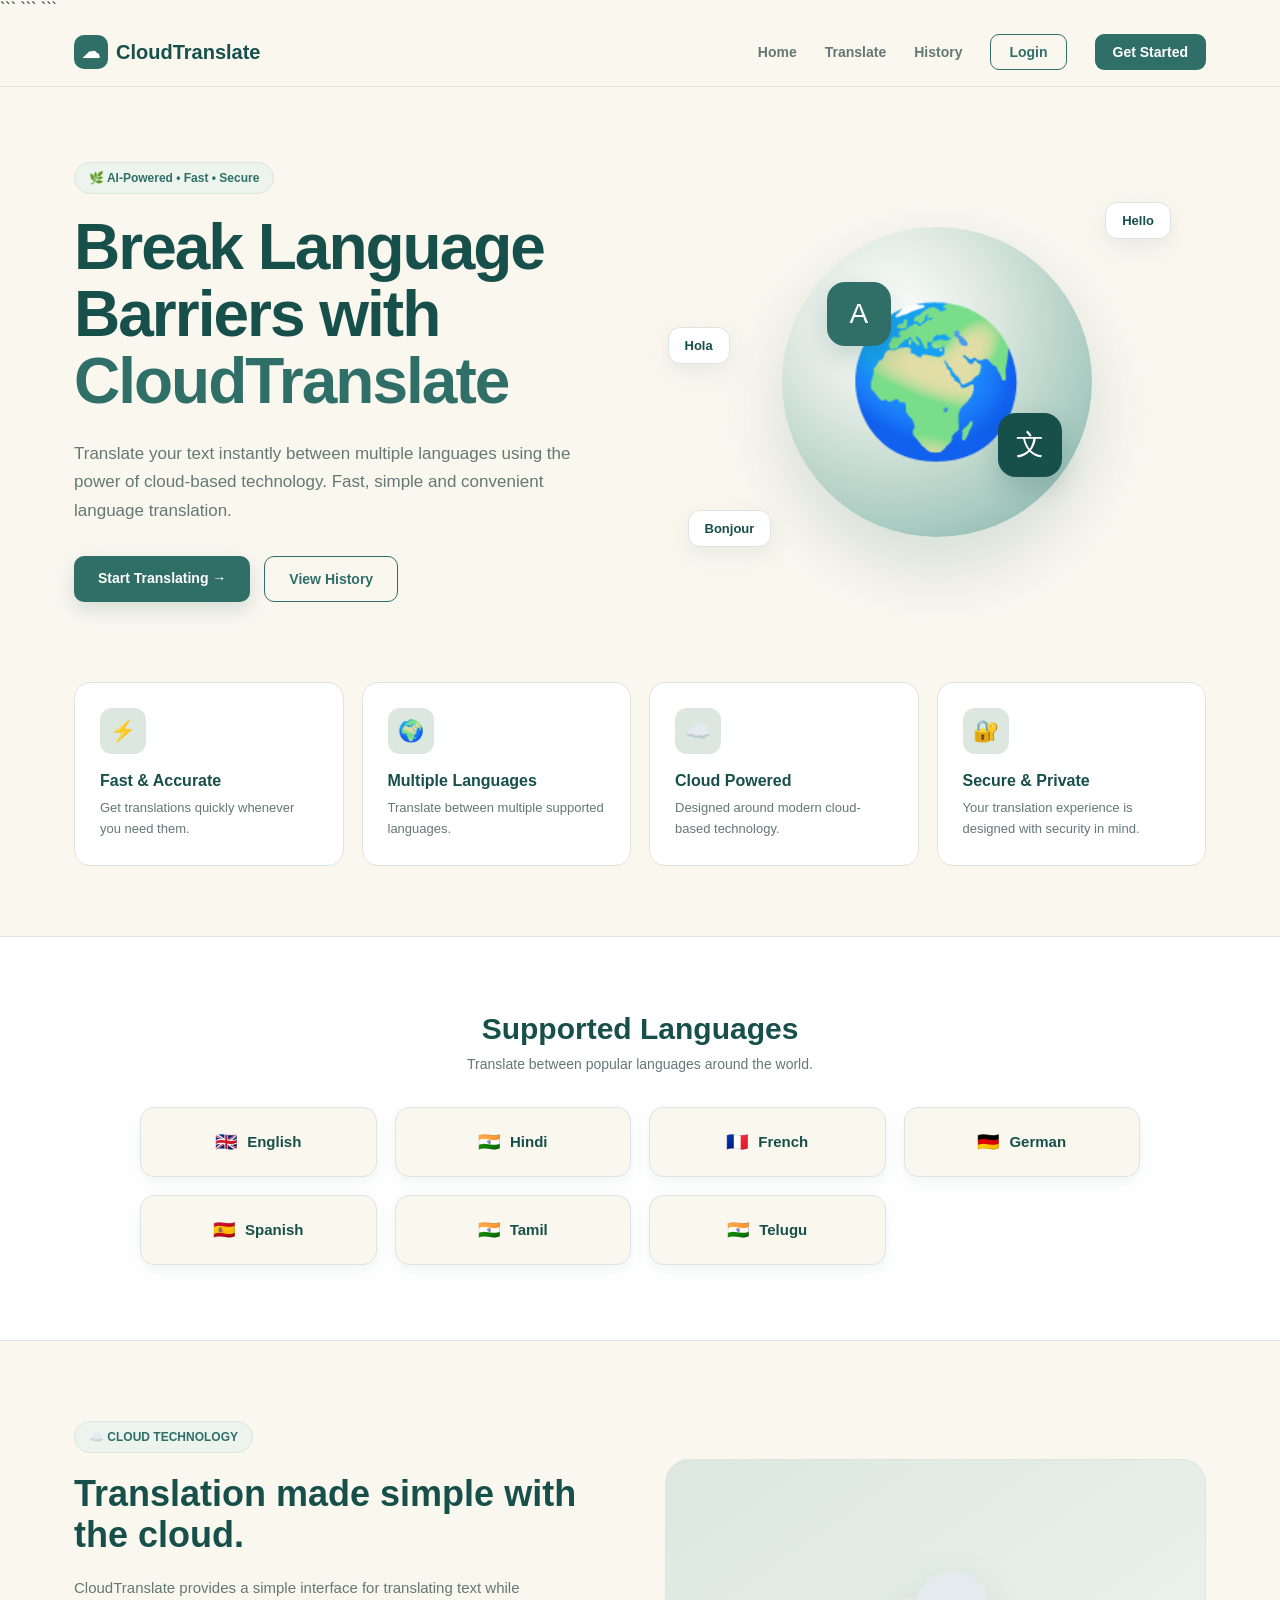
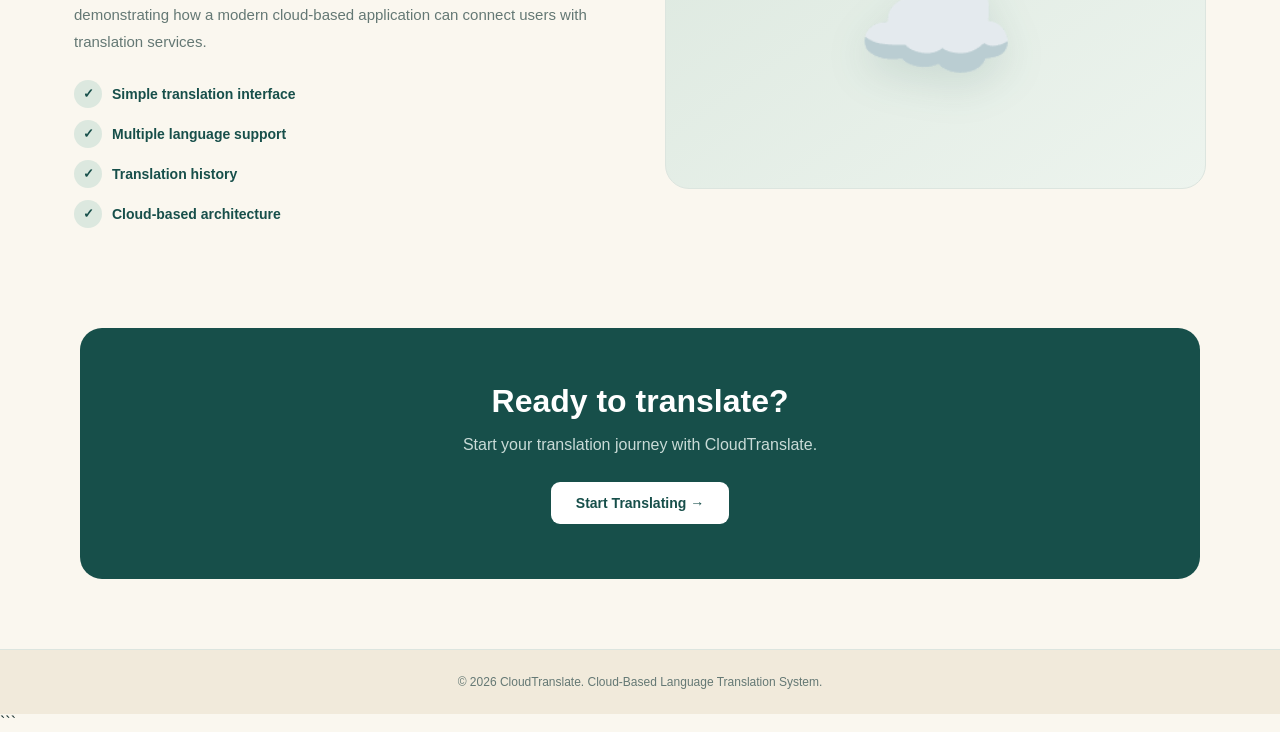
==== index.html @ 541ba76d "Initial CloudTranslate project" ====
<!DOCTYPE html>

<html lang="en">

<head>

```
<meta charset="UTF-8">

<meta
    name="viewport"
    content="width=device-width, initial-scale=1.0"
>

<title>CloudTranslate - Home</title>

<link
    rel="stylesheet"
    href="css/style.css"
>

<style>

    /* =========================
       CLOUDTRANSLATE HOME
    ========================= */

    :root {
        --cream: #faf7ef;
        --cream-dark: #f1eadb;
        --sage: #dce8df;
        --sage-light: #edf4ee;
        --teal: #2f6f68;
        --dark-teal: #174f4a;
        --text: #18322f;
        --muted: #647874;
        --white: #ffffff;
        --border: #dce5df;
    }


    * {
        box-sizing: border-box;
    }


    body {
        margin: 0;
        background: var(--cream);
        color: var(--text);
        font-family:
            Arial,
            Helvetica,
            sans-serif;
    }


    /* =========================
       NAVBAR
    ========================= */

    .home-navbar {
        width: 100%;
        background: rgba(250, 247, 239, 0.96);
        border-bottom: 1px solid var(--border);
        position: sticky;
        top: 0;
        z-index: 1000;
        backdrop-filter: blur(12px);
    }


    .home-nav-container {
        max-width: 1180px;
        margin: auto;
        padding: 16px 24px;

        display: flex;
        align-items: center;
        justify-content: space-between;
    }


    .home-logo {
        text-decoration: none;
        color: var(--dark-teal);
        font-size: 20px;
        font-weight: 800;

        display: flex;
        align-items: center;
        gap: 8px;
    }


    .home-logo-icon {
        width: 34px;
        height: 34px;
        border-radius: 10px;

        display: flex;
        align-items: center;
        justify-content: center;

        background: var(--teal);
        color: white;

        font-size: 18px;
    }


    .home-nav-links {
        display: flex;
        align-items: center;
        gap: 28px;
    }


    .home-nav-links a {
        color: var(--muted);
        text-decoration: none;
        font-size: 14px;
        font-weight: 600;
    }


    .home-nav-links a:hover {
        color: var(--teal);
    }


    .home-login {
        padding: 9px 18px;
        border: 1px solid var(--teal);
        border-radius: 9px;
        color: var(--teal) !important;
    }


    .home-get-started {
        padding: 10px 18px;
        border-radius: 9px;
        background: var(--teal);
        color: white !important;
    }


    /* =========================
       HERO
    ========================= */

    .home-hero {
        max-width: 1180px;
        margin: auto;
        padding: 75px 24px 60px;

        display: grid;
        grid-template-columns: 1fr 1fr;
        gap: 55px;
        align-items: center;
    }


    .hero-badge {
        display: inline-block;

        padding: 8px 14px;

        background: var(--sage-light);
        border: 1px solid var(--border);

        border-radius: 30px;

        color: var(--teal);

        font-size: 12px;
        font-weight: 700;

        margin-bottom: 20px;
    }


    .home-hero h1 {
        margin: 0;

        font-size: clamp(42px, 5vw, 68px);

        line-height: 1.05;

        letter-spacing: -2px;

        color: var(--dark-teal);
    }


    .hero-highlight {
        color: var(--teal);
    }


    .home-hero p {
        max-width: 550px;

        margin:
            24px 0 30px;

        color: var(--muted);

        font-size: 17px;

        line-height: 1.7;
    }


    .hero-buttons {
        display: flex;
        gap: 14px;
        flex-wrap: wrap;
    }


    .hero-primary {
        display: inline-block;

        padding: 14px 24px;

        border-radius: 10px;

        background: var(--teal);

        color: white;

        text-decoration: none;

        font-size: 14px;

        font-weight: 700;

        box-shadow:
            0 8px 20px
            rgba(47, 111, 104, 0.18);
    }


    .hero-primary:hover {
        background: var(--dark-teal);
    }


    .hero-secondary {
        display: inline-block;

        padding: 14px 24px;

        border-radius: 10px;

        background: transparent;

        border: 1px solid var(--teal);

        color: var(--teal);

        text-decoration: none;

        font-size: 14px;

        font-weight: 700;
    }


    .hero-secondary:hover {
        background: var(--sage-light);
    }


    /* =========================
       HERO ILLUSTRATION
    ========================= */

    .hero-visual {
        min-height: 430px;

        position: relative;

        display: flex;

        align-items: center;

        justify-content: center;
    }


    .globe-container {
        width: 310px;
        height: 310px;

        border-radius: 50%;

        background:
            radial-gradient(
                circle at 35% 30%,
                #ffffff 0%,
                #dce8df 35%,
                #a9cbc1 70%,
                #79aaa0 100%
            );

        box-shadow:
            0 30px 70px
            rgba(47, 111, 104, 0.18);

        display: flex;

        align-items: center;

        justify-content: center;

        position: relative;
    }


    .globe {
        font-size: 145px;
    }


    .translation-icon {
        position: absolute;

        width: 64px;
        height: 64px;

        display: flex;

        align-items: center;

        justify-content: center;

        border-radius: 18px;

        background: var(--teal);

        color: white;

        font-size: 28px;

        box-shadow:
            0 10px 25px
            rgba(23, 79, 74, 0.2);
    }


    .translation-icon.one {
        top: 55px;
        left: 45px;
    }


    .translation-icon.two {
        right: 30px;
        bottom: 60px;
        background: var(--dark-teal);
    }


    .floating-word {
        position: absolute;

        padding: 10px 16px;

        background: white;

        border: 1px solid var(--border);

        border-radius: 12px;

        color: var(--dark-teal);

        font-size: 13px;

        font-weight: 700;

        box-shadow:
            0 8px 25px
            rgba(23, 79, 74, 0.08);
    }


    .word-one {
        top: 35px;
        right: 35px;
    }


    .word-two {
        bottom: 50px;
        left: 20px;
    }


    .word-three {
        top: 160px;
        left: 0;
    }


    /* =========================
       FEATURES
    ========================= */

    .home-features {
        max-width: 1180px;

        margin: 0 auto;

        padding:
            20px 24px 70px;

        display: grid;

        grid-template-columns:
            repeat(4, 1fr);

        gap: 18px;
    }


    .home-feature-card {
        padding: 25px;

        background: white;

        border:
            1px solid var(--border);

        border-radius: 16px;

        transition:
            transform 0.2s ease,
            box-shadow 0.2s ease;
    }


    .home-feature-card:hover {
        transform:
            translateY(-5px);

        box-shadow:
            0 15px 35px
            rgba(23, 79, 74, 0.08);
    }


    .feature-icon {
        width: 46px;
        height: 46px;

        display: flex;

        align-items: center;

        justify-content: center;

        border-radius: 12px;

        background: var(--sage);

        font-size: 21px;

        margin-bottom: 18px;
    }


    .home-feature-card h3 {
        margin: 0 0 8px;

        color: var(--dark-teal);

        font-size: 16px;
    }


    .home-feature-card p {
        margin: 0;

        color: var(--muted);

        font-size: 13px;

        line-height: 1.6;
    }


    /* =========================
       SUPPORTED LANGUAGES
    ========================= */

    .languages-section {
        padding:
            75px 24px;

        background: white;

        border-top:
            1px solid var(--border);

        border-bottom:
            1px solid var(--border);

        text-align: center;
    }


    .languages-section h2 {
        margin: 0 0 10px;

        color: var(--dark-teal);

        font-size: 30px;
    }


    .languages-section > p {
        margin:
            0 auto 35px;

        color: var(--muted);

        font-size: 14px;
    }


    .language-list {
        max-width: 1000px;

        margin: auto;

        display: grid;

        grid-template-columns:
            repeat(4, 1fr);

        gap: 18px;
    }


    .language-item {
        min-height: 70px;

        padding:
            18px 15px;

        border:
            1px solid var(--border);

        background:
            var(--cream);

        border-radius: 14px;

        color:
            var(--dark-teal);

        font-size: 15px;

        font-weight: 700;

        display: flex;

        align-items: center;

        justify-content: center;

        gap: 10px;

        box-shadow:
            0 6px 18px
            rgba(23, 79, 74, 0.06);

        transition:
            transform 0.2s ease,
            box-shadow 0.2s ease,
            border-color 0.2s ease;
    }


    .language-item:hover {
        transform:
            translateY(-4px);

        border-color:
            var(--teal);

        box-shadow:
            0 12px 25px
            rgba(23, 79, 74, 0.10);
    }


    .language-flag {
        font-size: 25px;
    }


    /* =========================
       CLOUD SECTION
    ========================= */

    .cloud-section {
        max-width: 1180px;

        margin: auto;

        padding:
            80px 24px;

        display: grid;

        grid-template-columns:
            1fr 1fr;

        gap: 50px;

        align-items: center;
    }


    .cloud-section h2 {
        margin: 0 0 18px;

        color: var(--dark-teal);

        font-size: 36px;

        line-height: 1.15;
    }


    .cloud-section p {
        color: var(--muted);

        font-size: 15px;

        line-height: 1.8;

        margin-bottom: 25px;
    }


    .cloud-points {
        display: grid;

        gap: 12px;
    }


    .cloud-point {
        display: flex;

        align-items: center;

        gap: 10px;

        color: var(--dark-teal);

        font-size: 14px;

        font-weight: 600;
    }


    .cloud-point span {
        width: 28px;
        height: 28px;

        display: flex;

        align-items: center;

        justify-content: center;

        background: var(--sage);

        border-radius: 50%;

        font-size: 13px;
    }


    .cloud-card {
        padding: 45px;

        min-height: 330px;

        border-radius: 24px;

        background:
            linear-gradient(
                145deg,
                #dce8df,
                #edf4ee
            );

        border:
            1px solid var(--border);

        display: flex;

        align-items: center;

        justify-content: center;

        position: relative;

        overflow: hidden;
    }


    .cloud-big {
        font-size: 130px;

        filter:
            drop-shadow(
                0 15px 20px
                rgba(23, 79, 74, 0.12)
            );
    }


    /* =========================
       CTA
    ========================= */

    .home-cta {
        max-width: 1120px;

        margin:
            20px auto 70px;

        padding:
            55px 40px;

        border-radius: 22px;

        background:
            var(--dark-teal);

        text-align: center;

        color: white;
    }


    .home-cta h2 {
        margin: 0 0 12px;

        font-size: 32px;
    }


    .home-cta p {
        margin:
            0 auto 25px;

        max-width: 550px;

        color: #c9dbd7;

        line-height: 1.6;
    }


    .cta-button {
        display: inline-block;

        padding:
            13px 25px;

        background:
            #ffffff;

        color:
            var(--dark-teal);

        border-radius: 9px;

        text-decoration: none;

        font-weight: 700;

        font-size: 14px;
    }


    /* =========================
       FOOTER
    ========================= */

    .home-footer {
        padding:
            25px 24px;

        border-top:
            1px solid var(--border);

        text-align: center;

        background:
            var(--cream-dark);

        color:
            var(--muted);

        font-size: 12px;
    }


    /* =========================
       DARK MODE
    ========================= */

    body.dark-mode {
        --cream: #102522;
        --cream-dark: #0c1e1c;
        --sage: #1d3d38;
        --sage-light: #17332f;
        --teal: #65a99e;
        --dark-teal: #dcece8;
        --text: #e5f0ed;
        --muted: #a5bbb6;
        --white: #142c29;
        --border: #2a4844;

        background:
            #102522;

        color:
            #e5f0ed;
    }


    body.dark-mode
    .home-navbar {
        background:
            rgba(16, 37, 34, 0.96);
    }


    body.dark-mode
    .home-logo,
    body.dark-mode
    .home-nav-links a {
        color:
            var(--dark-teal);
    }


    body.dark-mode
    .home-feature-card,
    body.dark-mode
    .languages-section {
        background:
            #142c29;
    }


    body.dark-mode
    .home-feature-card h3,
    body.dark-mode
    .languages-section h2,
    body.dark-mode
    .cloud-section h2,
    body.dark-mode
    .cloud-point,
    body.dark-mode
    .language-item {
        color:
            var(--dark-teal);
    }


    body.dark-mode
    .home-feature-card p,
    body.dark-mode
    .languages-section > p,
    body.dark-mode
    .cloud-section p {
        color:
            var(--muted);
    }


    body.dark-mode
    .floating-word {
        background:
            #142c29;

        border-color:
            #2a4844;

        color:
            #dcece8;
    }


    body.dark-mode
    .language-item {
        background:
            #17332f;

        border-color:
            #2a4844;
    }


    body.dark-mode
    .home-footer {
        background:
            #0c1e1c;

        border-color:
            #2a4844;
    }


    /* =========================
       RESPONSIVE
    ========================= */

    @media (max-width: 950px) {

        .home-hero,
        .cloud-section {
            grid-template-columns: 1fr;
        }


        .home-hero {
            text-align: center;
        }


        .home-hero p {
            margin-left: auto;
            margin-right: auto;
        }


        .hero-buttons {
            justify-content: center;
        }


        .hero-visual {
            min-height: 360px;
        }


        .home-features {
            grid-template-columns:
                repeat(2, 1fr);
        }


        .language-list {
            grid-template-columns:
                repeat(2, 1fr);
        }

    }


    @media (max-width: 650px) {

        .home-nav-container {
            padding:
                12px 16px;
        }


        .home-nav-links {
            gap: 10px;
        }


        .home-nav-links a:not(.home-login):not(.home-get-started) {
            display: none;
        }


        .home-hero {
            padding:
                50px 18px 40px;
        }


        .home-hero h1 {
            font-size: 42px;
        }


        .home-hero p {
            font-size: 15px;
        }


        .globe-container {
            width: 240px;
            height: 240px;
        }


        .globe {
            font-size: 105px;
        }


        .translation-icon {
            width: 50px;
            height: 50px;
            font-size: 22px;
        }


        .floating-word {
            font-size: 11px;
            padding: 8px 11px;
        }


        .home-features {
            grid-template-columns: 1fr;

            padding-left: 18px;
            padding-right: 18px;
        }


        .language-list {
            grid-template-columns: 1fr;

            max-width: 400px;
        }


        .cloud-section {
            padding:
                60px 18px;
        }


        .cloud-section h2 {
            font-size: 30px;
        }


        .cloud-card {
            min-height: 250px;
        }


        .home-cta {
            margin:
                10px 18px 50px;

            padding:
                40px 22px;
        }


        .home-cta h2 {
            font-size: 26px;
        }

    }

</style>
```

</head>

<body>

```
<!-- =========================
     NAVBAR
========================= -->

<nav class="home-navbar">

    <div class="home-nav-container">

        <a
            href="index.html"
            class="home-logo"
        >

            <span class="home-logo-icon">
                ☁
            </span>

            CloudTranslate

        </a>


        <div class="home-nav-links">

            <a href="index.html">
                Home
            </a>

            <a href="translate.html">
                Translate
            </a>

            <a href="history.html">
                History
            </a>

            <a
                href="login.html"
                class="home-login"
            >
                Login
            </a>

            <a
                href="translate.html"
                class="home-get-started"
            >
                Get Started
            </a>

        </div>

    </div>

</nav>


<!-- =========================
     HERO
========================= -->

<section class="home-hero">


    <div class="hero-content">

        <span class="hero-badge">
            🌿 AI-Powered • Fast • Secure
        </span>


        <h1>

            Break Language
            <br>

            Barriers with
            <br>

            <span class="hero-highlight">
                CloudTranslate
            </span>

        </h1>


        <p>
            Translate your text instantly between
            multiple languages using the power of
            cloud-based technology. Fast, simple
            and convenient language translation.
        </p>


        <div class="hero-buttons">

            <a
                href="translate.html"
                class="hero-primary"
            >
                Start Translating →
            </a>


            <a
                href="history.html"
                class="hero-secondary"
            >
                View History
            </a>

        </div>

    </div>


    <!-- HERO VISUAL -->

    <div class="hero-visual">

        <div class="globe-container">

            <span class="globe">
                🌍
            </span>


            <div class="translation-icon one">
                A
            </div>


            <div class="translation-icon two">
                文
            </div>

        </div>


        <div class="floating-word word-one">
            Hello
        </div>


        <div class="floating-word word-two">
            Bonjour
        </div>


        <div class="floating-word word-three">
            Hola
        </div>

    </div>

</section>


<!-- =========================
     FEATURES
========================= -->

<section class="home-features">


    <div class="home-feature-card">

        <div class="feature-icon">
            ⚡
        </div>

        <h3>
            Fast & Accurate
        </h3>

        <p>
            Get translations quickly
            whenever you need them.
        </p>

    </div>


    <div class="home-feature-card">

        <div class="feature-icon">
            🌍
        </div>

        <h3>
            Multiple Languages
        </h3>

        <p>
            Translate between
            multiple supported languages.
        </p>

    </div>


    <div class="home-feature-card">

        <div class="feature-icon">
            ☁️
        </div>

        <h3>
            Cloud Powered
        </h3>

        <p>
            Designed around modern
            cloud-based technology.
        </p>

    </div>


    <div class="home-feature-card">

        <div class="feature-icon">
            🔐
        </div>

        <h3>
            Secure & Private
        </h3>

        <p>
            Your translation experience
            is designed with security in mind.
        </p>

    </div>


</section>


<!-- =========================
     SUPPORTED LANGUAGES
========================= -->

<section class="languages-section">

    <h2>
        Supported Languages
    </h2>

    <p>
        Translate between popular languages
        around the world.
    </p>


    <div class="language-list">

        <div class="language-item">
            <span class="language-flag">🇬🇧</span>
            <span>English</span>
        </div>


        <div class="language-item">
            <span class="language-flag">🇮🇳</span>
            <span>Hindi</span>
        </div>


        <div class="language-item">
            <span class="language-flag">🇫🇷</span>
            <span>French</span>
        </div>


        <div class="language-item">
            <span class="language-flag">🇩🇪</span>
            <span>German</span>
        </div>


        <div class="language-item">
            <span class="language-flag">🇪🇸</span>
            <span>Spanish</span>
        </div>


        <div class="language-item">
            <span class="language-flag">🇮🇳</span>
            <span>Tamil</span>
        </div>


        <div class="language-item">
            <span class="language-flag">🇮🇳</span>
            <span>Telugu</span>
        </div>

    </div>

</section>


<!-- =========================
     CLOUD SECTION
========================= -->

<section class="cloud-section">


    <div>

        <span class="hero-badge">
            ☁️ CLOUD TECHNOLOGY
        </span>


        <h2>
            Translation made
            simple with the cloud.
        </h2>


        <p>
            CloudTranslate provides a simple
            interface for translating text while
            demonstrating how a modern cloud-based
            application can connect users with
            translation services.
        </p>


        <div class="cloud-points">


            <div class="cloud-point">

                <span>
                    ✓
                </span>

                Simple translation interface

            </div>


            <div class="cloud-point">

                <span>
                    ✓
                </span>

                Multiple language support

            </div>


            <div class="cloud-point">

                <span>
                    ✓
                </span>

                Translation history

            </div>


            <div class="cloud-point">

                <span>
                    ✓
                </span>

                Cloud-based architecture

            </div>

        </div>

    </div>


    <div class="cloud-card">

        <div class="cloud-big">
            ☁️
        </div>

    </div>

</section>


<!-- =========================
     CTA
========================= -->

<section class="home-cta">

    <h2>
        Ready to translate?
    </h2>

    <p>
        Start your translation journey
        with CloudTranslate.
    </p>


    <a
        href="translate.html"
        class="cta-button"
    >
        Start Translating →
    </a>

</section>


<!-- =========================
     FOOTER
========================= -->

<footer class="home-footer">

    © 2026 CloudTranslate.
    Cloud-Based Language Translation System.

</footer>
```

</body>

</html>
---- css/style.css ----
* {
    margin: 0;
    padding: 0;
    box-sizing: border-box;
}

html {
    scroll-behavior: smooth;
}

body {
    font-family: Arial, Helvetica, sans-serif;
    background: #f7f9fc;
    color: #172033;
}


/* =========================
   NAVBAR
========================= */

.navbar {
    width: 100%;
    padding: 20px 8%;
    display: flex;
    justify-content: space-between;
    align-items: center;
    background: white;
    border-bottom: 1px solid #e8edf5;
}

.logo {
    font-size: 22px;
    font-weight: bold;
    color: #2563eb;
}

.nav-links {
    display: flex;
    gap: 30px;
}

.nav-links a {
    text-decoration: none;
    color: #4b5563;
    font-weight: 600;
}

.nav-links a:hover {
    color: #2563eb;
}


/* =========================
   HERO
========================= */

.hero {
    min-height: 620px;
    padding: 80px 8%;
    display: flex;
    align-items: center;
    justify-content: space-between;
    gap: 60px;
    background:
        linear-gradient(135deg, #eef5ff, #ffffff);
}

.hero-content {
    max-width: 600px;
}

.small-title {
    color: #2563eb;
    font-size: 13px;
    font-weight: bold;
    letter-spacing: 1.5px;
    margin-bottom: 20px;
}

.hero h1 {
    font-size: 58px;
    line-height: 1.08;
    margin-bottom: 25px;
}

.hero h1 span {
    color: #2563eb;
}

.hero-text {
    font-size: 18px;
    line-height: 1.7;
    color: #64748b;
    margin-bottom: 35px;
}

.hero-buttons {
    display: flex;
    gap: 15px;
}

.primary-button,
.secondary-button {
    display: inline-block;
    padding: 14px 24px;
    border-radius: 10px;
    text-decoration: none;
    font-weight: bold;
}

.primary-button {
    background: #2563eb;
    color: white;
}

.primary-button:hover {
    background: #1d4ed8;
}

.secondary-button {
    background: white;
    color: #2563eb;
    border: 1px solid #dbe3f0;
}


/* =========================
   TRANSLATION CARD
========================= */

.translation-card {
    width: 430px;
    padding: 25px;
    background: white;
    border-radius: 18px;
    box-shadow: 0 20px 50px rgba(30, 64, 175, 0.12);
    border: 1px solid #e5eaf2;
}

.card-header {
    display: flex;
    align-items: center;
    gap: 10px;
    font-weight: bold;
    padding-bottom: 20px;
    border-bottom: 1px solid #edf0f5;
}

.online {
    margin-left: auto;
    color: #16a34a;
    font-size: 12px;
}

.language-row {
    display: flex;
    align-items: center;
    justify-content: space-between;
    padding: 20px 0;
}

.language-row small {
    display: block;
    color: #94a3b8;
    font-size: 10px;
    margin-bottom: 5px;
}

.language-row strong {
    font-size: 14px;
}

.swap {
    font-size: 25px;
    color: #2563eb;
}

.text-box,
.result-box {
    padding: 18px;
    border-radius: 10px;
    line-height: 1.5;
}

.text-box {
    background: #f8fafc;
    border: 1px solid #e2e8f0;
}

.result-box {
    background: #eff6ff;
    border: 1px solid #bfdbfe;
    color: #1e40af;
}

.translation-arrow {
    text-align: center;
    color: #2563eb;
    font-size: 20px;
    padding: 8px;
}


/* =========================
   ABOUT
========================= */

.about {
    max-width: 850px;
    margin: auto;
    text-align: center;
    padding: 90px 20px 50px;
}

.section-label {
    color: #2563eb;
    font-size: 12px;
    font-weight: bold;
    letter-spacing: 2px;
    margin-bottom: 15px;
}

.about h2 {
    font-size: 36px;
    margin-bottom: 20px;
}

.about p:not(.section-label) {
    color: #64748b;
    line-height: 1.8;
}


/* =========================
   FEATURES
========================= */

.features {
    padding: 50px 8% 90px;
    display: grid;
    grid-template-columns: repeat(4, 1fr);
    gap: 20px;
}

.feature-card {
    background: white;
    padding: 30px;
    border-radius: 15px;
    border: 1px solid #e5eaf2;
    transition: 0.3s;
}

.feature-card:hover {
    transform: translateY(-5px);
    box-shadow: 0 15px 35px rgba(30, 64, 175, 0.1);
}

.feature-icon {
    font-size: 30px;
    margin-bottom: 15px;
}

.feature-card h3 {
    margin-bottom: 10px;
}

.feature-card p {
    color: #64748b;
    line-height: 1.6;
}


/* =========================
   FOOTER
========================= */

footer {
    background: #111827;
    color: white;
    text-align: center;
    padding: 40px 20px;
}

footer p {
    color: #9ca3af;
    margin-top: 10px;
}

footer .copyright {
    font-size: 13px;
    margin-top: 20px;
}


/* =========================
   RESPONSIVE
========================= */

@media (max-width: 900px) {

    .hero {
        flex-direction: column;
        text-align: center;
    }

    .hero-buttons {
        justify-content: center;
    }

    .features {
        grid-template-columns: repeat(2, 1fr);
    }

}

@media (max-width: 600px) {

    .navbar {
        padding: 18px 5%;
    }

    .nav-links {
        gap: 12px;
    }

    .hero {
        padding: 60px 5%;
    }

    .hero h1 {
        font-size: 40px;
    }

    .translation-card {
        width: 100%;
    }

    .features {
        grid-template-columns: 1fr;
    }

}
/* =========================
   LOGIN PAGE
========================= */

.login-section {
    min-height: calc(100vh - 82px);
    display: flex;
    justify-content: center;
    align-items: center;
    padding: 60px 20px;
    background: linear-gradient(135deg, #eef5ff, #ffffff);
}

.login-card {
    width: 100%;
    max-width: 430px;
    background: white;
    padding: 40px;
    border-radius: 20px;
    border: 1px solid #e5eaf2;
    box-shadow: 0 20px 50px rgba(30, 64, 175, 0.12);
}

.login-icon {
    width: 60px;
    height: 60px;
    margin: 0 auto 20px;
    display: flex;
    align-items: center;
    justify-content: center;
    background: #eff6ff;
    border-radius: 15px;
    font-size: 30px;
}

.login-card h1 {
    text-align: center;
    font-size: 30px;
    margin-bottom: 10px;
    color: #172033;
}

.login-subtitle {
    text-align: center;
    color: #64748b;
    margin-bottom: 30px;
    line-height: 1.5;
}

.login-card form {
    display: flex;
    flex-direction: column;
}

.login-card label {
    font-size: 14px;
    font-weight: 600;
    color: #374151;
    margin-bottom: 8px;
}

.login-card input {
    width: 100%;
    padding: 14px 15px;
    margin-bottom: 20px;
    border: 1px solid #dbe3f0;
    border-radius: 10px;
    font-size: 15px;
    outline: none;
    background: #f8fafc;
}

.login-card input:focus {
    border-color: #2563eb;
    background: white;
}

.login-button {
    width: 100%;
    padding: 14px;
    margin-top: 5px;
    border: none;
    border-radius: 10px;
    background: #2563eb;
    color: white;
    font-size: 16px;
    font-weight: bold;
    cursor: pointer;
}

.login-button:hover {
    background: #1d4ed8;
}

.login-note {
    text-align: center;
    margin-top: 25px;
    font-size: 12px;
    color: #94a3b8;
    line-height: 1.5;
}


/* Login page footer spacing */

.login-section + footer {
    padding: 30px 20px;
}


/* Mobile */

@media (max-width: 600px) {

    .login-section {
        padding: 40px 15px;
    }

    .login-card {
        padding: 30px 22px;
    }

}
/* =========================
   CLEAN LOGIN PAGE
========================= */

.login-page {
    background: #f7f9fc;
    min-height: 100vh;
}

.login-container {
    min-height: calc(100vh - 150px);
    display: flex;
    justify-content: center;
    align-items: center;
    padding: 60px 20px;
    background: linear-gradient(135deg, #eef5ff, #ffffff);
}

.login-card {
    width: 100%;
    max-width: 430px;
    background: #ffffff;
    padding: 45px;
    border-radius: 20px;
    border: 1px solid #e5eaf2;
    box-shadow: 0 20px 50px rgba(30, 64, 175, 0.12);
}

.login-icon {
    width: 65px;
    height: 65px;
    margin: 0 auto 20px;
    display: flex;
    align-items: center;
    justify-content: center;
    background: #eff6ff;
    border-radius: 16px;
    font-size: 30px;
}

.login-card h1 {
    text-align: center;
    font-size: 30px;
    color: #172033;
    margin-bottom: 10px;
}

.login-subtitle {
    text-align: center;
    color: #64748b;
    font-size: 15px;
    margin-bottom: 30px;
}

.form-group {
    margin-bottom: 20px;
}

.form-group label {
    display: block;
    font-size: 14px;
    font-weight: 600;
    color: #374151;
    margin-bottom: 8px;
}

.form-group input {
    width: 100%;
    padding: 14px 15px;
    border: 1px solid #dbe3f0;
    border-radius: 10px;
    background: #f8fafc;
    font-size: 15px;
    color: #172033;
    outline: none;
}

.form-group input:focus {
    border-color: #2563eb;
    background: #ffffff;
}

.login-button {
    width: 100%;
    padding: 14px;
    border: none;
    border-radius: 10px;
    background: #2563eb;
    color: white;
    font-size: 16px;
    font-weight: bold;
    cursor: pointer;
}

.login-button:hover {
    background: #1d4ed8;
}

.login-note {
    text-align: center;
    color: #94a3b8;
    font-size: 12px;
    line-height: 1.6;
    margin-top: 25px;
}

.login-page footer {
    padding: 30px 20px;
}

@media (max-width: 600px) {

    .login-card {
        padding: 30px 22px;
    }

    .login-container {
        padding: 40px 15px;
    }

}
/* =========================
   TRANSLATE PAGE
========================= */

.translate-page {
    background: #f7f9fc;
}

.translate-container {
    min-height: calc(100vh - 150px);
    padding: 60px 8%;
    background: linear-gradient(135deg, #eef5ff, #ffffff);
}

.translate-heading {
    text-align: center;
    max-width: 700px;
    margin: 0 auto 40px;
}

.translate-heading h1 {
    font-size: 40px;
    margin-bottom: 12px;
    color: #172033;
}

.translate-heading p:not(.section-label) {
    color: #64748b;
    line-height: 1.6;
}

.translator-card {
    max-width: 1000px;
    margin: auto;
    padding: 30px;
    background: white;
    border: 1px solid #e5eaf2;
    border-radius: 20px;
    box-shadow: 0 20px 50px rgba(30, 64, 175, 0.10);
}

.language-selection {
    display: flex;
    align-items: end;
    justify-content: center;
    gap: 25px;
    margin-bottom: 30px;
}

.language-box {
    flex: 1;
}

.language-box label {
    display: block;
    color: #64748b;
    font-size: 12px;
    font-weight: bold;
    margin-bottom: 8px;
}

.language-box select {
    width: 100%;
    padding: 13px;
    border: 1px solid #dbe3f0;
    border-radius: 10px;
    background: #f8fafc;
    font-size: 15px;
    outline: none;
}

.swap-icon {

    width: 48px;
    height: 48px;

    display: flex;
    align-items: center;
    justify-content: center;

    background: #eef2ff;
    color: #4f46e5;

    border: none;
    border-radius: 50%;

    font-size: 24px;
    font-weight: bold;

    margin-bottom: 2px;

    cursor: pointer;

    transition: all 0.2s ease;
}

.swap-icon:hover {

    background: #e0e7ff;
    transform: rotate(180deg);

}

.swap-icon:active {

    transform: scale(0.92);

}

.translation-area {
    display: grid;
    grid-template-columns: 1fr 1fr;
    gap: 20px;
}

.text-panel {
    border: 1px solid #dbe3f0;
    border-radius: 12px;
    overflow: hidden;
}

.panel-header {
    display: flex;
    justify-content: space-between;
    align-items: center;
    padding: 14px 16px;
    background: #f8fafc;
    border-bottom: 1px solid #e5eaf2;
    font-size: 14px;
    font-weight: bold;
    color: #374151;
}

.text-panel textarea {
    width: 100%;
    height: 220px;
    padding: 18px;
    border: none;
    outline: none;
    resize: vertical;
    font-family: inherit;
    font-size: 15px;
    line-height: 1.6;
    color: #172033;
}

.translated-text {
    min-height: 220px;
    padding: 18px;
    color: #1e40af;
    line-height: 1.6;
    background: #eff6ff;
}

.copy-button {
    border: none;
    background: transparent;
    color: #2563eb;
    font-weight: bold;
    cursor: pointer;
}

.copy-button:hover {
    color: #1d4ed8;
}

.translate-button {
    display: block;
    width: 250px;
    margin: 30px auto 0;
    padding: 15px;
    border: none;
    border-radius: 10px;
    background: #2563eb;
    color: white;
    font-size: 16px;
    font-weight: bold;
    cursor: pointer;
}

.translate-button:hover {
    background: #1d4ed8;
}

.translate-message {
    text-align: center;
    margin-top: 15px;
    font-size: 14px;
    color: #64748b;
}


/* Translate page mobile */

@media (max-width: 700px) {

    .translate-container {
        padding: 40px 5%;
    }

    .language-selection {
        flex-direction: column;
        align-items: stretch;
        gap: 15px;
    }

    .swap-icon {
        margin: auto;
    }

    .translation-area {
        grid-template-columns: 1fr;
    }

    .translator-card {
        padding: 20px;
    }

}
/* =========================
   HISTORY PAGE
========================= */

.history-page {
    background: #f7f9fc;
}

.history-container {
    min-height: calc(100vh - 150px);
    padding: 60px 8%;
    background: linear-gradient(135deg, #eef5ff, #ffffff);
}

.history-heading {
    text-align: center;
    max-width: 700px;
    margin: 0 auto 40px;
}

.history-heading h1 {
    font-size: 40px;
    color: #172033;
    margin-bottom: 12px;
}

.history-heading p:not(.section-label) {
    color: #64748b;
    line-height: 1.6;
}


/* Statistics */

.history-stats {
    max-width: 1000px;
    margin: 0 auto 30px;

    display: grid;
    grid-template-columns: repeat(3, 1fr);
    gap: 20px;
}

.history-stat-card {
    display: flex;
    align-items: center;
    gap: 15px;

    background: white;
    padding: 22px;

    border: 1px solid #e5eaf2;
    border-radius: 15px;

    box-shadow: 0 10px 30px rgba(30, 64, 175, 0.06);
}

.stat-icon {
    width: 48px;
    height: 48px;

    display: flex;
    align-items: center;
    justify-content: center;

    background: #eff6ff;
    border-radius: 12px;

    font-size: 23px;
}

.history-stat-card span {
    display: block;
    color: #64748b;
    font-size: 13px;
    margin-bottom: 5px;
}

.history-stat-card strong {
    display: block;
    color: #172033;
    font-size: 22px;
}


/* History Card */

.history-card {
    max-width: 1000px;
    margin: auto;

    background: white;

    border: 1px solid #e5eaf2;
    border-radius: 18px;

    box-shadow: 0 15px 40px rgba(30, 64, 175, 0.08);

    overflow: hidden;
}

.history-card-header {
    padding: 25px;

    display: flex;
    justify-content: space-between;
    align-items: center;

    border-bottom: 1px solid #e5eaf2;
}

.history-card-header h2 {
    color: #172033;
    margin-bottom: 5px;
}

.history-card-header p {
    color: #64748b;
    font-size: 14px;
}

.clear-history-button {
    padding: 10px 16px;

    border: 1px solid #fecaca;
    border-radius: 8px;

    background: #fff1f2;
    color: #dc2626;

    font-weight: 600;
    cursor: pointer;
}

.clear-history-button:hover {
    background: #fee2e2;
}


/* Table */

.table-container {
    width: 100%;
    overflow-x: auto;
}

table {
    width: 100%;
    border-collapse: collapse;
}

th {
    padding: 15px;

    background: #f8fafc;

    color: #64748b;

    font-size: 12px;
    text-align: left;

    text-transform: uppercase;
}

td {
    padding: 18px 15px;

    border-top: 1px solid #edf0f5;

    color: #374151;

    font-size: 14px;
}


/* Empty History */

.empty-history {
    text-align: center;
    padding: 60px 20px;
}

.empty-icon {
    font-size: 45px;
    margin-bottom: 15px;
}

.empty-history h3 {
    color: #172033;
    margin-bottom: 8px;
}

.empty-history p {
    color: #94a3b8;
    margin-bottom: 20px;
}

.history-translate-button {
    display: inline-block;

    padding: 12px 20px;

    background: #2563eb;
    color: white;

    border-radius: 9px;

    text-decoration: none;
    font-weight: bold;
}

.history-translate-button:hover {
    background: #1d4ed8;
}


/* Mobile */

@media (max-width: 750px) {

    .history-container {
        padding: 40px 5%;
    }

    .history-heading h1 {
        font-size: 32px;
    }

    .history-stats {
        grid-template-columns: 1fr;
    }

    .history-card-header {
        flex-direction: column;
        align-items: flex-start;
        gap: 15px;
    }

}
/* =========================
   HISTORY PAGE
========================= */

.history-page {
    background: #f7f9fc;
}

.history-container {
    min-height: calc(100vh - 150px);
    padding: 60px 8%;
    background: linear-gradient(135deg, #eef5ff, #ffffff);
}

.history-heading {
    text-align: center;
    max-width: 700px;
    margin: 0 auto 40px;
}

.history-heading h1 {
    font-size: 40px;
    color: #172033;
    margin-bottom: 12px;
}

.history-heading p:not(.section-label) {
    color: #64748b;
    line-height: 1.6;
}


/* Statistics */

.history-stats {
    max-width: 1000px;
    margin: 0 auto 30px;

    display: grid;
    grid-template-columns: repeat(3, 1fr);
    gap: 20px;
}

.history-stat-card {
    display: flex;
    align-items: center;
    gap: 15px;

    background: white;
    padding: 22px;

    border: 1px solid #e5eaf2;
    border-radius: 15px;

    box-shadow: 0 10px 30px rgba(30, 64, 175, 0.06);
}

.stat-icon {
    width: 48px;
    height: 48px;

    display: flex;
    align-items: center;
    justify-content: center;

    background: #eff6ff;
    border-radius: 12px;

    font-size: 23px;
}

.history-stat-card span {
    display: block;
    color: #64748b;
    font-size: 13px;
    margin-bottom: 5px;
}

.history-stat-card strong {
    display: block;
    color: #172033;
    font-size: 22px;
}


/* History Card */

.history-card {
    max-width: 1000px;
    margin: auto;

    background: white;

    border: 1px solid #e5eaf2;
    border-radius: 18px;

    box-shadow: 0 15px 40px rgba(30, 64, 175, 0.08);

    overflow: hidden;
}

.history-card-header {
    padding: 25px;

    display: flex;
    justify-content: space-between;
    align-items: center;

    border-bottom: 1px solid #e5eaf2;
}

.history-card-header h2 {
    color: #172033;
    margin-bottom: 5px;
}

.history-card-header p {
    color: #64748b;
    font-size: 14px;
}

.clear-history-button {
    padding: 10px 16px;

    border: 1px solid #fecaca;
    border-radius: 8px;

    background: #fff1f2;
    color: #dc2626;

    font-weight: 600;
    cursor: pointer;
}

.clear-history-button:hover {
    background: #fee2e2;
}


/* Table */

.table-container {
    width: 100%;
    overflow-x: auto;
}

table {
    width: 100%;
    border-collapse: collapse;
}

th {
    padding: 15px;

    background: #f8fafc;

    color: #64748b;

    font-size: 12px;
    text-align: left;

    text-transform: uppercase;
}

td {
    padding: 18px 15px;

    border-top: 1px solid #edf0f5;

    color: #374151;

    font-size: 14px;
}


/* Empty History */

.empty-history {
    text-align: center;
    padding: 60px 20px;
}

.empty-icon {
    font-size: 45px;
    margin-bottom: 15px;
}

.empty-history h3 {
    color: #172033;
    margin-bottom: 8px;
}

.empty-history p {
    color: #94a3b8;
    margin-bottom: 20px;
}

.history-translate-button {
    display: inline-block;

    padding: 12px 20px;

    background: #2563eb;
    color: white;

    border-radius: 9px;

    text-decoration: none;
    font-weight: bold;
}

.history-translate-button:hover {
    background: #1d4ed8;
}


/* Mobile */

@media (max-width: 750px) {

    .history-container {
        padding: 40px 5%;
    }

    .history-heading h1 {
        font-size: 32px;
    }

    .history-stats {
        grid-template-columns: 1fr;
    }

    .history-card-header {
        flex-direction: column;
        align-items: flex-start;
        gap: 15px;
    }

}
/* =========================
   CLOUDTRANSLATE HISTORY
========================= */

.history-page {
    background: #f7f9fc;
}

.history-container {
    min-height: calc(100vh - 150px);
    padding: 60px 8%;
    background: linear-gradient(135deg, #eef5ff, #ffffff);
}

.history-heading {
    text-align: center;
    max-width: 700px;
    margin: 0 auto 40px;
}

.history-heading h1 {
    font-size: 40px;
    color: #172033;
    margin: 10px 0 12px;
}

.history-heading p {
    color: #64748b;
    line-height: 1.6;
}


/* STATISTICS */

.history-stats {
    max-width: 1000px;
    margin: 0 auto 30px;
    display: grid;
    grid-template-columns: repeat(3, 1fr);
    gap: 20px;
}

.history-stat-card {
    display: flex;
    align-items: center;
    gap: 15px;
    background: #ffffff;
    padding: 22px;
    border: 1px solid #e5eaf2;
    border-radius: 15px;
    box-shadow: 0 10px 30px rgba(30, 64, 175, 0.08);
}

.stat-icon {
    width: 48px;
    height: 48px;
    display: flex;
    align-items: center;
    justify-content: center;
    background: #eff6ff;
    border-radius: 12px;
    font-size: 23px;
}

.history-stat-card span {
    display: block;
    color: #64748b;
    font-size: 13px;
    margin-bottom: 5px;
}

.history-stat-card strong {
    display: block;
    color: #172033;
    font-size: 22px;
}


/* HISTORY CARD */

.history-card {
    max-width: 1000px;
    margin: auto;
    background: #ffffff;
    border: 1px solid #e5eaf2;
    border-radius: 18px;
    box-shadow: 0 15px 40px rgba(30, 64, 175, 0.08);
    overflow: hidden;
}

.history-card-header {
    padding: 25px;
    display: flex;
    justify-content: space-between;
    align-items: center;
    border-bottom: 1px solid #e5eaf2;
}

.history-card-header h2 {
    color: #172033;
    margin: 0 0 5px;
}

.history-card-header p {
    color: #64748b;
    font-size: 14px;
    margin: 0;
}


/* CLEAR BUTTON */

.clear-history-button {
    padding: 10px 16px;
    border: 1px solid #fecaca;
    border-radius: 8px;
    background: #fff1f2;
    color: #dc2626;
    font-weight: 600;
    cursor: pointer;
}

.clear-history-button:hover {
    background: #fee2e2;
}


/* TABLE */

.table-container {
    width: 100%;
    overflow-x: auto;
}

.history-card table {
    width: 100%;
    border-collapse: collapse;
}

.history-card th {
    padding: 15px;
    background: #f8fafc;
    color: #64748b;
    font-size: 12px;
    text-align: left;
    text-transform: uppercase;
}

.history-card td {
    padding: 18px 15px;
    border-top: 1px solid #edf0f5;
    color: #374151;
    font-size: 14px;
}


/* EMPTY HISTORY */

.empty-history {
    text-align: center;
    padding: 60px 20px;
}

.empty-icon {
    font-size: 45px;
    margin-bottom: 15px;
}

.empty-history h3 {
    color: #172033;
    margin: 0 0 8px;
}

.empty-history p {
    color: #94a3b8;
    margin-bottom: 20px;
}

.history-translate-button {
    display: inline-block;
    padding: 12px 20px;
    background: #2563eb;
    color: #ffffff;
    border-radius: 9px;
    text-decoration: none;
    font-weight: bold;
}

.history-translate-button:hover {
    background: #1d4ed8;
}


/* MOBILE */

@media (max-width: 750px) {

    .history-container {
        padding: 40px 5%;
    }

    .history-heading h1 {
        font-size: 32px;
    }

    .history-stats {
        grid-template-columns: 1fr;
    }

    .history-card-header {
        flex-direction: column;
        align-items: flex-start;
        gap: 15px;
    }
}
/* =====================================================
   CLOUDTRANSLATE - ADVANCED TRANSLATE PAGE
===================================================== */


/* =========================
   TRANSLATE HERO
========================= */

.translate-hero {

    display: flex;
    justify-content: space-between;
    align-items: center;

    gap: 30px;

    margin-bottom: 35px;

}


.translate-hero h1 {

    font-size: 42px;

    line-height: 1.15;

    margin: 8px 0 15px;

    color: #172554;

}


.translate-hero h1 span {

    color: #4f46e5;

}


.translate-description {

    max-width: 650px;

    color: #64748b;

    font-size: 16px;

    line-height: 1.7;

}


.translate-hero-badge {

    display: flex;

    align-items: center;

    gap: 14px;

    padding: 16px 20px;

    background: rgba(255,255,255,0.9);

    border: 1px solid #e2e8f0;

    border-radius: 16px;

    box-shadow: 0 10px 30px rgba(15,23,42,0.08);

    min-width: 210px;

}


.hero-badge-icon {

    width: 48px;

    height: 48px;

    display: flex;

    align-items: center;

    justify-content: center;

    background: #eef2ff;

    border-radius: 12px;

    font-size: 23px;

}


.translate-hero-badge strong {

    display: block;

    color: #1e293b;

    font-size: 15px;

}


.translate-hero-badge span {

    display: block;

    margin-top: 4px;

    color: #64748b;

    font-size: 12px;

}


/* =========================
   LANGUAGE SELECTION
========================= */

.language-selection {

    display: flex;

    align-items: flex-end;

    justify-content: center;

    gap: 20px;

    margin-bottom: 28px;

}


.language-box {

    flex: 1;

}


.language-box label {

    display: block;

    margin-bottom: 8px;

    font-size: 11px;

    font-weight: 700;

    letter-spacing: 1px;

    color: #64748b;

}


.language-select-wrapper {

    display: flex;

    align-items: center;

    gap: 10px;

    background: #f8fafc;

    border: 1px solid #e2e8f0;

    border-radius: 12px;

    padding: 0 14px;

    transition: 0.2s ease;

}


.language-select-wrapper:focus-within {

    border-color: #818cf8;

    box-shadow: 0 0 0 3px rgba(99,102,241,0.1);

}


.language-icon {

    font-size: 18px;

}


.language-select-wrapper select {

    width: 100%;

    border: none;

    outline: none;

    background: transparent;

    padding: 14px 5px;

    font-size: 14px;

    font-weight: 600;

    color: #1e293b;

    cursor: pointer;

}


/* =========================
   SWAP BUTTON
========================= */

.swap-icon {

    flex-shrink: 0;

    width: 48px;

    height: 48px;

    display: flex;

    align-items: center;

    justify-content: center;

    border: 1px solid #c7d2fe;

    border-radius: 50%;

    background: #eef2ff;

    color: #4f46e5;

    font-size: 24px;

    font-weight: bold;

    cursor: pointer;

    transition: all 0.25s ease;

}


.swap-icon:hover {

    background: #4f46e5;

    color: white;

    transform: rotate(180deg);

    box-shadow: 0 8px 20px rgba(79,70,229,0.25);

}


.swap-icon:active {

    transform: scale(0.92);

}


/* =========================
   TRANSLATION AREA
========================= */

.translation-area {

    display: grid;

    grid-template-columns: 1fr 1fr;

    gap: 18px;

}


.text-panel {

    min-height: 290px;

    display: flex;

    flex-direction: column;

    background: #ffffff;

    border: 1px solid #e2e8f0;

    border-radius: 18px;

    overflow: hidden;

    transition: 0.2s ease;

}


.text-panel:focus-within {

    border-color: #818cf8;

    box-shadow: 0 8px 30px rgba(79,70,229,0.08);

}


.result-panel {

    background: #fafbff;

}


.panel-header {

    display: flex;

    align-items: center;

    justify-content: space-between;

    padding: 15px 18px;

    border-bottom: 1px solid #eef2f7;

}


.panel-title {

    display: flex;

    align-items: center;

    gap: 8px;

    font-size: 14px;

    font-weight: 700;

    color: #1e293b;

}


.panel-icon {

    font-size: 17px;

}


.character-count {

    color: #94a3b8;

    font-size: 12px;

}


.text-panel textarea {

    flex: 1;

    width: 100%;

    min-height: 210px;

    resize: none;

    border: none;

    outline: none;

    padding: 20px;

    font-family: inherit;

    font-size: 15px;

    line-height: 1.7;

    color: #1e293b;

    background: transparent;

}


.text-panel textarea::placeholder {

    color: #94a3b8;

}


.translated-text {

    flex: 1;

    padding: 20px;

    font-size: 15px;

    line-height: 1.8;

    color: #334155;

    overflow-wrap: anywhere;

}


.panel-footer {

    padding: 10px 18px;

    border-top: 1px solid #eef2f7;

    color: #94a3b8;

    font-size: 11px;

}


/* =========================
   COPY BUTTON
========================= */

.copy-button {

    border: none;

    background: #eef2ff;

    color: #4f46e5;

    padding: 7px 12px;

    border-radius: 8px;

    font-size: 12px;

    font-weight: 600;

    cursor: pointer;

    transition: 0.2s ease;

}


.copy-button:hover {

    background: #e0e7ff;

    transform: translateY(-1px);

}


/* =========================
   TRANSLATE BUTTON
========================= */

.translate-button {

    width: 100%;

    margin-top: 22px;

    padding: 15px 20px;

    border: none;

    border-radius: 12px;

    background: linear-gradient(
        135deg,
        #4f46e5,
        #6366f1
    );

    color: white;

    font-size: 15px;

    font-weight: 700;

    cursor: pointer;

    box-shadow:
        0 10px 25px rgba(79,70,229,0.22);

    transition: all 0.2s ease;

}


.translate-button:hover {

    transform: translateY(-2px);

    box-shadow:
        0 14px 30px rgba(79,70,229,0.3);

}


.translate-button:active {

    transform: translateY(0);

}


.translate-button:disabled {

    opacity: 0.65;

    cursor: not-allowed;

    transform: none;

}


/* =========================
   TRANSLATION MESSAGE
========================= */

.translate-message {

    min-height: 22px;

    margin: 12px 0 0;

    text-align: center;

    font-size: 13px;

    font-weight: 600;

}


/* =========================
   FEATURE CARDS
========================= */

.translate-features {

    display: grid;

    grid-template-columns:
        repeat(3, 1fr);

    gap: 18px;

    margin-top: 28px;

}


.feature-card {

    display: flex;

    align-items: flex-start;

    gap: 14px;

    padding: 20px;

    background: white;

    border: 1px solid #e2e8f0;

    border-radius: 16px;

    transition: 0.2s ease;

}


.feature-card:hover {

    transform: translateY(-3px);

    box-shadow:
        0 10px 25px rgba(15,23,42,0.07);

}


.feature-icon {

    width: 42px;

    height: 42px;

    flex-shrink: 0;

    display: flex;

    align-items: center;

    justify-content: center;

    background: #eef2ff;

    border-radius: 10px;

    font-size: 19px;

}


.feature-card h3 {

    margin: 0 0 5px;

    font-size: 14px;

    color: #1e293b;

}


.feature-card p {

    margin: 0;

    font-size: 12px;

    line-height: 1.6;

    color: #64748b;

}


/* =========================
   CLOUD INFO
========================= */

.cloud-info-card {

    display: flex;

    align-items: center;

    gap: 20px;

    margin-top: 28px;

    padding: 25px;

    border-radius: 18px;

    background:
        linear-gradient(
            135deg,
            #eef2ff,
            #f8fafc
        );

    border: 1px solid #e0e7ff;

}


.cloud-info-icon {

    width: 58px;

    height: 58px;

    flex-shrink: 0;

    display: flex;

    align-items: center;

    justify-content: center;

    background: white;

    border-radius: 14px;

    font-size: 27px;

    box-shadow:
        0 6px 18px rgba(79,70,229,0.08);

}


.cloud-info-card h2 {

    margin: 5px 0 7px;

    color: #1e293b;

    font-size: 20px;

}


.cloud-info-card p:not(.section-label) {

    margin: 0;

    max-width: 750px;

    color: #64748b;

    font-size: 13px;

    line-height: 1.7;

}


/* =========================
   RESPONSIVE
========================= */

@media (max-width: 850px) {

    .translate-hero {

        flex-direction: column;

        align-items: flex-start;

    }


    .translate-hero-badge {

        width: 100%;

    }


    .translation-area {

        grid-template-columns: 1fr;

    }


    .translate-features {

        grid-template-columns: 1fr;

    }

}


@media (max-width: 600px) {

    .translate-hero h1 {

        font-size: 32px;

    }


    .language-selection {

        gap: 10px;

    }


    .swap-icon {

        width: 42px;

        height: 42px;

        font-size: 20px;

    }


    .cloud-info-card {

        align-items: flex-start;

    }

}
/* =========================
   LANGUAGE POPUP
========================= */

.translate-hero-badge {

    cursor: pointer;

    transition: all 0.2s ease;

}

.translate-hero-badge:hover {

    transform: translateY(-2px);

    box-shadow:
        0 14px 35px rgba(15,23,42,0.12);

}


.language-popup {

    position: absolute;

    top: 170px;

    right: 0;

    width: 270px;

    background: white;

    border: 1px solid #e2e8f0;

    border-radius: 16px;

    padding: 16px;

    box-shadow:
        0 20px 45px rgba(15,23,42,0.15);

    z-index: 100;

    display: none;

}


.language-popup.show {

    display: block;

    animation:
        languagePopupIn 0.2s ease;

}


.language-popup-header {

    display: flex;

    align-items: center;

    justify-content: space-between;

    padding-bottom: 12px;

    margin-bottom: 8px;

    border-bottom: 1px solid #eef2f7;

}


.language-popup-header strong {

    color: #1e293b;

    font-size: 14px;

}


.language-popup-header button {

    width: 28px;

    height: 28px;

    border: none;

    border-radius: 50%;

    background: #f1f5f9;

    color: #64748b;

    font-size: 20px;

    cursor: pointer;

}


.language-popup-header button:hover {

    background: #e2e8f0;

}


.language-list {

    display: flex;

    flex-direction: column;

    gap: 5px;

}


.language-item {

    display: flex;

    align-items: center;

    gap: 12px;

    padding: 10px;

    border-radius: 9px;

    color: #334155;

    font-size: 13px;

    transition: 0.15s ease;

}


.language-item:hover {

    background: #eef2ff;

    color: #4f46e5;

}


.language-item span:first-child {

    font-size: 18px;

}


@keyframes languagePopupIn {

    from {

        opacity: 0;

        transform: translateY(-8px);

    }

    to {

        opacity: 1;

        transform: translateY(0);

    }

}
/* =========================
   DARK MODE BUTTON
========================= */

.theme-toggle {

    width: 38px;
    height: 38px;

    border: 1px solid #e2e8f0;

    border-radius: 50%;

    background: #f8fafc;

    font-size: 17px;

    cursor: pointer;

    transition: 0.2s ease;

}

.theme-toggle:hover {

    transform: rotate(15deg);

    background: #eef2ff;

}


/* =========================
   DARK MODE
========================= */

body.dark-mode {

    background: #0f172a;

    color: #e2e8f0;

}


body.dark-mode .navbar {

    background: #111827;

    border-color: #1e293b;

}


body.dark-mode .logo {

    color: #f8fafc;

}


body.dark-mode .nav-links a {

    color: #cbd5e1;

}


body.dark-mode .nav-links a:hover {

    color: #a5b4fc;

}


body.dark-mode .translate-hero h1 {

    color: #f8fafc;

}


body.dark-mode .translate-description {

    color: #94a3b8;

}


body.dark-mode .translate-hero-badge {

    background: #111827;

    border-color: #334155;

}


body.dark-mode .translate-hero-badge strong {

    color: #f8fafc;

}


body.dark-mode .translate-hero-badge span {

    color: #94a3b8;

}


body.dark-mode .translator-card {

    background: #111827;

    border-color: #334155;

}


body.dark-mode .language-select-wrapper {

    background: #1e293b;

    border-color: #334155;

}


body.dark-mode .language-select-wrapper select {

    color: #f8fafc;

}


body.dark-mode .text-panel {

    background: #111827;

    border-color: #334155;

}


body.dark-mode .result-panel {

    background: #172033;

}


body.dark-mode .panel-header {

    border-color: #334155;

}


body.dark-mode .panel-title {

    color: #f8fafc;

}


body.dark-mode .text-panel textarea {

    color: #f8fafc;

}


body.dark-mode .translated-text {

    color: #e2e8f0;

}


body.dark-mode .panel-footer {

    border-color: #334155;

    color: #64748b;

}


body.dark-mode .feature-card {

    background: #111827;

    border-color: #334155;

}


body.dark-mode .feature-card h3 {

    color: #f8fafc;

}


body.dark-mode .feature-card p {

    color: #94a3b8;

}


body.dark-mode .cloud-info-card {

    background: #172033;

    border-color: #334155;

}


body.dark-mode .cloud-info-card h2 {

    color: #f8fafc;

}


body.dark-mode .cloud-info-card p {

    color: #94a3b8;

}


body.dark-mode footer {

    background: #0b1120;

    color: #94a3b8;

}


body.dark-mode .language-popup {

    background: #111827;

    border-color: #334155;

}


body.dark-mode .language-popup-header strong {

    color: #f8fafc;

}


body.dark-mode .language-item {

    color: #cbd5e1;

}


body.dark-mode .theme-toggle {

    background: #1e293b;

    border-color: #334155;

}
/* =====================================================
   CLOUDTRANSLATE - ADVANCED HISTORY PAGE
===================================================== */


/* =========================
   HISTORY HERO
========================= */

.history-hero {

    display: flex;

    justify-content: space-between;

    align-items: center;

    gap: 30px;

    margin-bottom: 32px;

}


.history-hero h1 {

    margin: 8px 0 12px;

    color: #172554;

    font-size: 40px;

    line-height: 1.2;

}


.history-description {

    max-width: 650px;

    margin: 0;

    color: #64748b;

    font-size: 15px;

    line-height: 1.7;

}


.history-hero-icon {

    display: flex;

    flex-direction: column;

    align-items: center;

    gap: 7px;

}


.history-hero-icon div {

    width: 70px;

    height: 70px;

    display: flex;

    align-items: center;

    justify-content: center;

    background: #eef2ff;

    border: 1px solid #e0e7ff;

    border-radius: 20px;

    font-size: 32px;

    box-shadow:
        0 10px 25px rgba(79,70,229,0.08);

}


.history-hero-icon span {

    color: #64748b;

    font-size: 11px;

    font-weight: 600;

}


/* =========================
   STATISTICS
========================= */

.history-stats {

    display: grid;

    grid-template-columns:
        repeat(3, 1fr);

    gap: 18px;

    margin-bottom: 28px;

}


.history-stat-card {

    display: flex;

    align-items: center;

    gap: 15px;

    padding: 21px;

    background: white;

    border: 1px solid #e2e8f0;

    border-radius: 16px;

    transition: all 0.2s ease;

}


.history-stat-card:hover {

    transform: translateY(-3px);

    box-shadow:
        0 12px 30px rgba(15,23,42,0.08);

}


.stat-icon {

    width: 48px;

    height: 48px;

    flex-shrink: 0;

    display: flex;

    align-items: center;

    justify-content: center;

    background: #eef2ff;

    border-radius: 13px;

    font-size: 21px;

}


.stat-content {

    min-width: 0;

}


.stat-content span {

    display: block;

    margin-bottom: 3px;

    color: #64748b;

    font-size: 11px;

    font-weight: 600;

}


.stat-content strong {

    display: block;

    color: #172554;

    font-size: 22px;

    line-height: 1.3;

}


.stat-content small {

    display: block;

    margin-top: 3px;

    color: #94a3b8;

    font-size: 10px;

}


/* =========================
   HISTORY CARD
========================= */

.history-card {

    background: white;

    border: 1px solid #e2e8f0;

    border-radius: 20px;

    overflow: hidden;

    box-shadow:
        0 8px 30px rgba(15,23,42,0.05);

}


.history-card-header {

    display: flex;

    align-items: center;

    justify-content: space-between;

    gap: 20px;

    padding: 23px 25px;

    border-bottom: 1px solid #eef2f7;

}


.history-title-row {

    display: flex;

    align-items: center;

    gap: 10px;

}


.history-title-icon {

    width: 36px;

    height: 36px;

    display: flex;

    align-items: center;

    justify-content: center;

    background: #eef2ff;

    border-radius: 9px;

    font-size: 16px;

}


.history-card-header h2 {

    margin: 0;

    color: #1e293b;

    font-size: 18px;

}


.history-card-header p {

    margin: 7px 0 0;

    color: #94a3b8;

    font-size: 12px;

}


/* =========================
   CLEAR BUTTON
========================= */

.clear-history-button {

    border: 1px solid #fecaca;

    background: #fff7f7;

    color: #dc2626;

    padding: 10px 14px;

    border-radius: 9px;

    font-size: 12px;

    font-weight: 700;

    cursor: pointer;

    transition: all 0.2s ease;

}


.clear-history-button:hover {

    background: #fee2e2;

    transform: translateY(-1px);

}


/* =========================
   TABLE
========================= */

.table-container {

    width: 100%;

    overflow-x: auto;

}


.history-card table {

    width: 100%;

    min-width: 850px;

    border-collapse: collapse;

}


.history-card th {

    padding: 13px 18px;

    text-align: left;

    background: #f8fafc;

    color: #64748b;

    font-size: 10px;

    font-weight: 800;

    letter-spacing: 0.7px;

    text-transform: uppercase;

    border-bottom: 1px solid #e2e8f0;

}


.history-card td {

    padding: 16px 18px;

    color: #475569;

    font-size: 12px;

    line-height: 1.6;

    border-bottom: 1px solid #f1f5f9;

    vertical-align: top;

}


.history-card tbody tr {

    transition: background 0.15s ease;

}


.history-card tbody tr:hover {

    background: #fafbff;

}


.history-card tbody tr:last-child td {

    border-bottom: none;

}


/* =========================
   LANGUAGE BADGES
========================= */

.history-card td:nth-child(2),
.history-card td:nth-child(3) {

    color: #4f46e5;

    font-weight: 700;

    white-space: nowrap;

}


/* =========================
   EMPTY HISTORY
========================= */

.empty-history {

    display: flex;

    flex-direction: column;

    align-items: center;

    justify-content: center;

    padding: 55px 20px;

    text-align: center;

}


.empty-icon {

    width: 65px;

    height: 65px;

    display: flex;

    align-items: center;

    justify-content: center;

    background: #eef2ff;

    border-radius: 18px;

    font-size: 27px;

    margin-bottom: 15px;

}


.empty-history h3 {

    margin: 0 0 7px;

    color: #1e293b;

    font-size: 16px;

}


.empty-history p {

    margin: 0 0 18px;

    color: #94a3b8;

    font-size: 12px;

}


.history-translate-button {

    display: inline-block;

    padding: 10px 16px;

    border-radius: 9px;

    background: #4f46e5;

    color: white;

    text-decoration: none;

    font-size: 12px;

    font-weight: 700;

    transition: 0.2s ease;

}


.history-translate-button:hover {

    background: #4338ca;

    transform: translateY(-1px);

}


/* =========================
   INFORMATION CARDS
========================= */

.history-info-grid {

    display: grid;

    grid-template-columns:
        repeat(3, 1fr);

    gap: 18px;

    margin-top: 25px;

}


.history-info-card {

    display: flex;

    align-items: flex-start;

    gap: 13px;

    padding: 19px;

    background: white;

    border: 1px solid #e2e8f0;

    border-radius: 15px;

}


.history-info-icon {

    width: 40px;

    height: 40px;

    flex-shrink: 0;

    display: flex;

    align-items: center;

    justify-content: center;

    background: #f1f5f9;

    border-radius: 10px;

    font-size: 17px;

}


.history-info-card h3 {

    margin: 0 0 5px;

    color: #1e293b;

    font-size: 13px;

}


.history-info-card p {

    margin: 0;

    color: #64748b;

    font-size: 11px;

    line-height: 1.6;

}


/* =========================
   BOTTOM ACTION
========================= */

.history-action {

    display: flex;

    justify-content: center;

    margin: 28px 0 5px;

}


.history-main-button {

    display: inline-flex;

    align-items: center;

    gap: 8px;

    padding: 13px 20px;

    border-radius: 11px;

    background: linear-gradient(
        135deg,
        #4f46e5,
        #6366f1
    );

    color: white;

    text-decoration: none;

    font-size: 13px;

    font-weight: 700;

    box-shadow:
        0 8px 20px rgba(79,70,229,0.2);

    transition: 0.2s ease;

}


.history-main-button:hover {

    transform: translateY(-2px);

    box-shadow:
        0 12px 25px rgba(79,70,229,0.28);

}


/* =====================================================
   HISTORY DARK MODE
===================================================== */

body.dark-mode .history-hero h1 {

    color: #f8fafc;

}


body.dark-mode .history-description {

    color: #94a3b8;

}


body.dark-mode .history-hero-icon div {

    background: #1e293b;

    border-color: #334155;

}


body.dark-mode .history-stat-card {

    background: #111827;

    border-color: #334155;

}


body.dark-mode .stat-content strong {

    color: #f8fafc;

}


body.dark-mode .stat-content span {

    color: #94a3b8;

}


body.dark-mode .history-card {

    background: #111827;

    border-color: #334155;

}


body.dark-mode .history-card-header {

    border-color: #334155;

}


body.dark-mode .history-card-header h2 {

    color: #f8fafc;

}


body.dark-mode .history-card-header p {

    color: #94a3b8;

}


body.dark-mode .history-card th {

    background: #1e293b;

    color: #94a3b8;

    border-color: #334155;

}


body.dark-mode .history-card td {

    color: #cbd5e1;

    border-color: #1e293b;

}


body.dark-mode .history-card tbody tr:hover {

    background: #172033;

}


body.dark-mode .history-info-card {

    background: #111827;

    border-color: #334155;

}


body.dark-mode .history-info-card h3 {

    color: #f8fafc;

}


body.dark-mode .history-info-card p {

    color: #94a3b8;

}


body.dark-mode .history-info-icon {

    background: #1e293b;

}


body.dark-mode .empty-history h3 {

    color: #f8fafc;

}


body.dark-mode .empty-history p {

    color: #94a3b8;

}


/* =========================
   RESPONSIVE
========================= */

@media (max-width: 850px) {

    .history-hero {

        align-items: flex-start;

    }


    .history-stats {

        grid-template-columns: 1fr;

    }


    .history-info-grid {

        grid-template-columns: 1fr;

    }

}


@media (max-width: 600px) {

    .history-hero {

        flex-direction: column;

    }


    .history-hero h1 {

        font-size: 31px;

    }


    .history-card-header {

        align-items: flex-start;

        flex-direction: column;

    }


    .clear-history-button {

        width: 100%;

    }

}
/* =====================================================
   HISTORY PAGE - PROJECT FEATURE CARDS
===================================================== */

.history-features {

    display: grid;

    grid-template-columns:
        repeat(4, 1fr);

    gap: 18px;

    margin-bottom: 28px;

}


.history-feature-card {

    display: flex;

    align-items: flex-start;

    gap: 14px;

    padding: 20px;

    background: white;

    border: 1px solid #e2e8f0;

    border-radius: 16px;

    transition: all 0.2s ease;

}


.history-feature-card:hover {

    transform: translateY(-3px);

    box-shadow:
        0 10px 25px rgba(15,23,42,0.07);

}


/* Feature Icon */

.history-feature-icon {

    width: 42px;

    height: 42px;

    flex-shrink: 0;

    display: flex;

    align-items: center;

    justify-content: center;

    background: #eef2ff;

    border-radius: 10px;

    font-size: 19px;

}


/* Feature Heading */

.history-feature-card h3 {

    margin: 0 0 5px;

    color: #1e293b;

    font-size: 14px;

}


/* Feature Description */

.history-feature-card p {

    margin: 0;

    color: #64748b;

    font-size: 12px;

    line-height: 1.6;

}


/* =====================================================
   DARK MODE
===================================================== */

body.dark-mode .history-feature-card {

    background: #111827;

    border-color: #334155;

}


body.dark-mode .history-feature-card h3 {

    color: #f8fafc;

}


body.dark-mode .history-feature-card p {

    color: #94a3b8;

}


body.dark-mode .history-feature-icon {

    background: #1e293b;

}


/* =====================================================
   RESPONSIVE
===================================================== */

@media (max-width: 1000px) {

    .history-features {

        grid-template-columns:
            repeat(2, 1fr);

    }

}


@media (max-width: 600px) {

    .history-features {

        grid-template-columns: 1fr;

    }

}
/* =====================================================
   HISTORY FEATURE CARDS
===================================================== */

.history-features {
    display: grid;
    grid-template-columns: repeat(4, 1fr);
    gap: 18px;
    margin-bottom: 28px;
}

.history-feature-card {
    display: flex;
    align-items: flex-start;
    gap: 14px;
    padding: 20px;
    background: #ffffff;
    border: 1px solid #e2e8f0;
    border-radius: 16px;
    transition: all 0.2s ease;
}

.history-feature-card:hover {
    transform: translateY(-3px);
    box-shadow: 0 10px 25px rgba(15, 23, 42, 0.08);
}

.history-feature-icon {
    width: 42px;
    height: 42px;
    flex-shrink: 0;

    display: flex;
    align-items: center;
    justify-content: center;

    background: #eef2ff;
    border-radius: 10px;

    font-size: 19px;
}

.history-feature-card h3 {
    margin: 0 0 6px;

    color: #1e293b;

    font-size: 14px;
    font-weight: 700;
}

.history-feature-card p {
    margin: 0;

    color: #64748b;

    font-size: 12px;
    line-height: 1.6;
}


/* =====================================================
   HISTORY FEATURE CARDS - DARK MODE
===================================================== */

body.dark-mode .history-feature-card {
    background: #111827;
    border-color: #334155;
}

body.dark-mode .history-feature-card h3 {
    color: #f8fafc;
}

body.dark-mode .history-feature-card p {
    color: #94a3b8;
}

body.dark-mode .history-feature-icon {
    background: #1e293b;
}


/* =====================================================
   RESPONSIVE
===================================================== */

@media (max-width: 1000px) {

    .history-features {
        grid-template-columns: repeat(2, 1fr);
    }

}

@media (max-width: 600px) {

    .history-features {
        grid-template-columns: 1fr;
    }

}
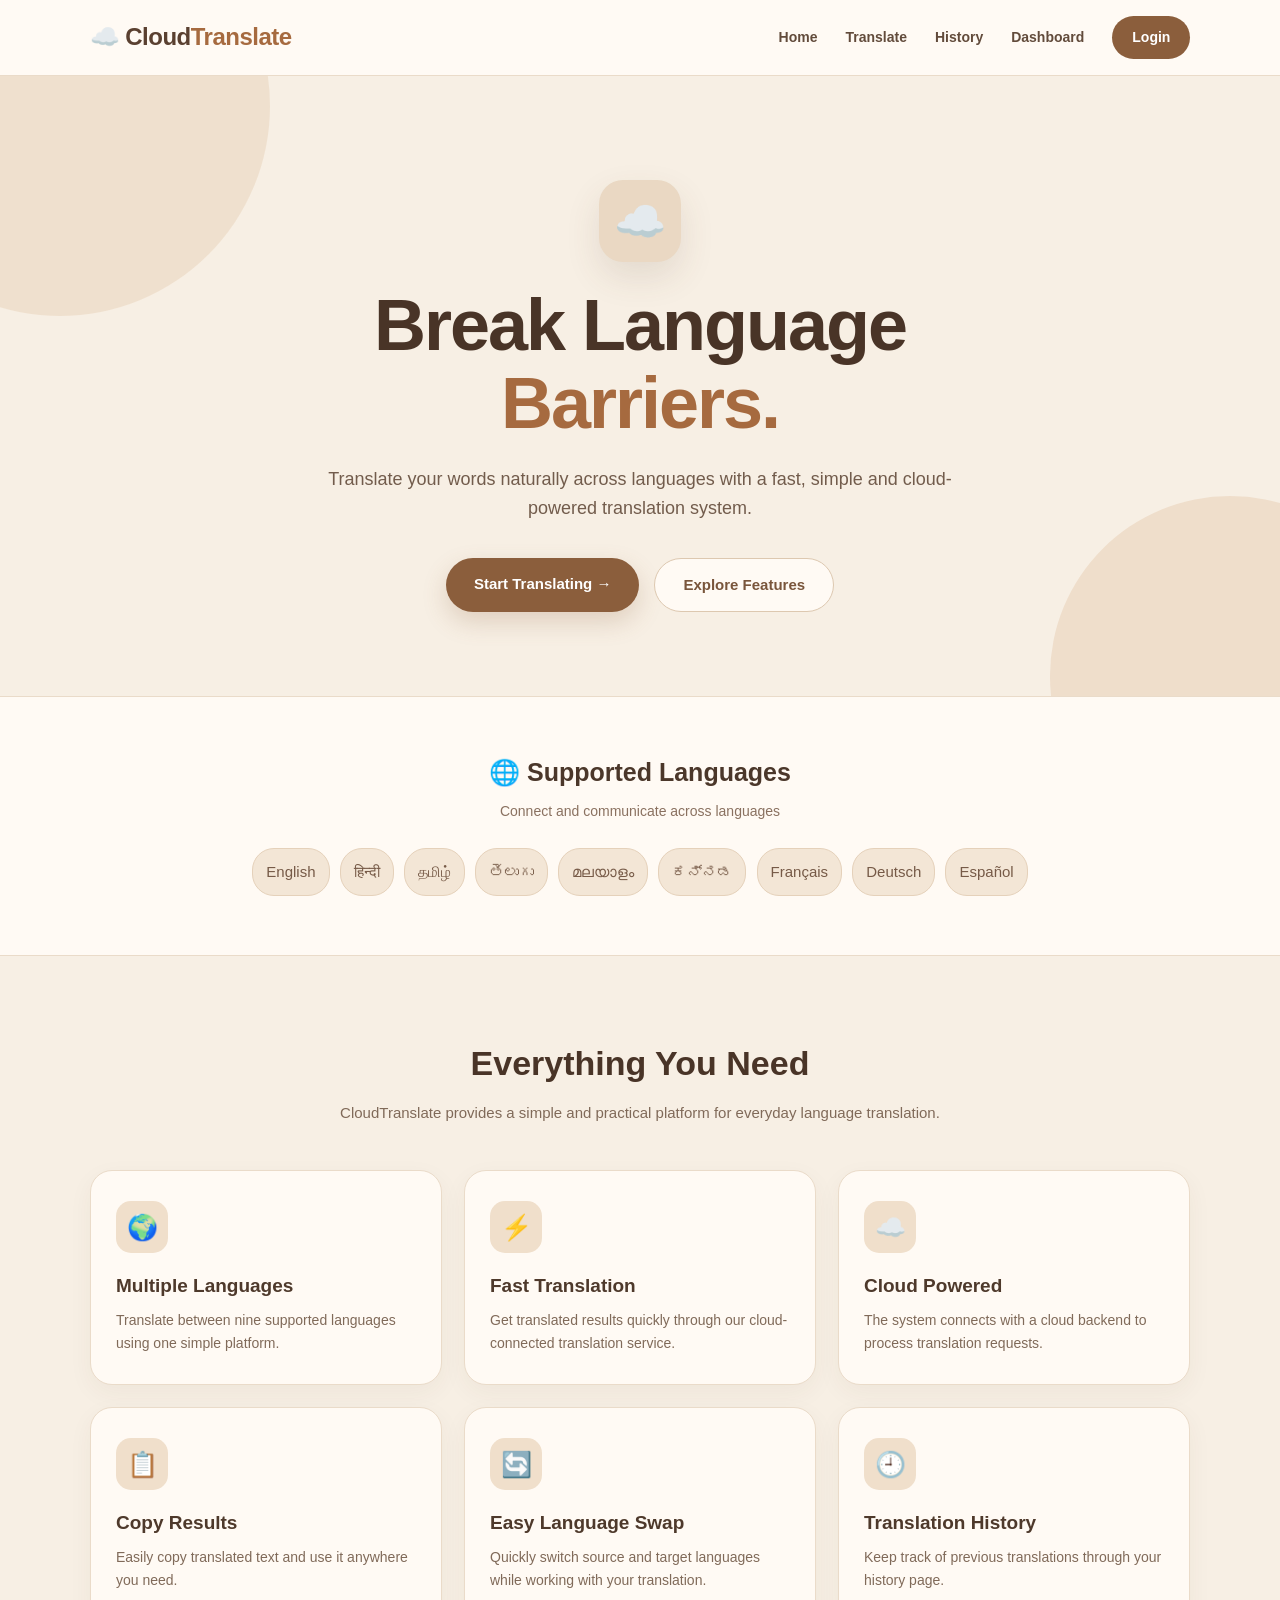
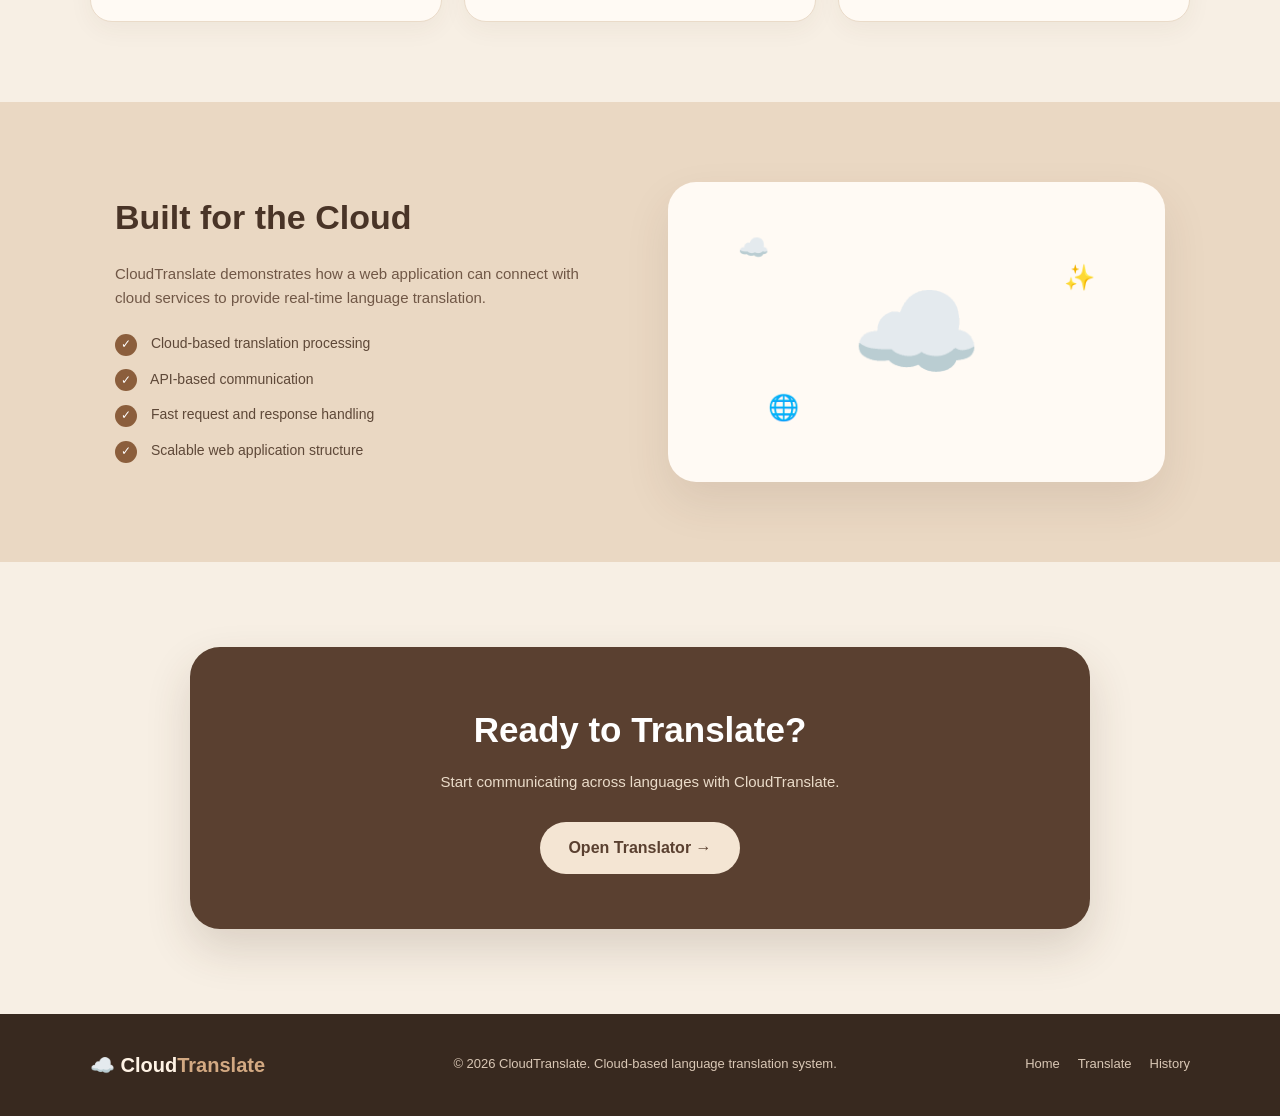
==== commit 0098e9f7: "Update CloudTranslate premium design" ====
--- a/index.html
+++ b/index.html
@@ -1,1520 +1,872 @@
 <!DOCTYPE html>
-
 <html lang="en">
 
 <head>
-
-```
-<meta charset="UTF-8">
-
-<meta
-    name="viewport"
-    content="width=device-width, initial-scale=1.0"
->
-
-<title>CloudTranslate - Home</title>
-
-<link
-    rel="stylesheet"
-    href="css/style.css"
->
-
-<style>
-
-    /* =========================
-       CLOUDTRANSLATE HOME
-    ========================= */
-
-    :root {
-        --cream: #faf7ef;
-        --cream-dark: #f1eadb;
-        --sage: #dce8df;
-        --sage-light: #edf4ee;
-        --teal: #2f6f68;
-        --dark-teal: #174f4a;
-        --text: #18322f;
-        --muted: #647874;
-        --white: #ffffff;
-        --border: #dce5df;
-    }
-
-
-    * {
-        box-sizing: border-box;
-    }
-
-
-    body {
-        margin: 0;
-        background: var(--cream);
-        color: var(--text);
-        font-family:
-            Arial,
-            Helvetica,
-            sans-serif;
-    }
-
-
-    /* =========================
-       NAVBAR
-    ========================= */
-
-    .home-navbar {
-        width: 100%;
-        background: rgba(250, 247, 239, 0.96);
-        border-bottom: 1px solid var(--border);
-        position: sticky;
-        top: 0;
-        z-index: 1000;
-        backdrop-filter: blur(12px);
-    }
-
-
-    .home-nav-container {
-        max-width: 1180px;
-        margin: auto;
-        padding: 16px 24px;
-
-        display: flex;
-        align-items: center;
-        justify-content: space-between;
-    }
-
-
-    .home-logo {
-        text-decoration: none;
-        color: var(--dark-teal);
-        font-size: 20px;
-        font-weight: 800;
-
-        display: flex;
-        align-items: center;
-        gap: 8px;
-    }
-
-
-    .home-logo-icon {
-        width: 34px;
-        height: 34px;
-        border-radius: 10px;
-
-        display: flex;
-        align-items: center;
-        justify-content: center;
-
-        background: var(--teal);
-        color: white;
-
-        font-size: 18px;
-    }
-
-
-    .home-nav-links {
-        display: flex;
-        align-items: center;
-        gap: 28px;
-    }
-
-
-    .home-nav-links a {
-        color: var(--muted);
-        text-decoration: none;
-        font-size: 14px;
-        font-weight: 600;
-    }
-
-
-    .home-nav-links a:hover {
-        color: var(--teal);
-    }
-
-
-    .home-login {
-        padding: 9px 18px;
-        border: 1px solid var(--teal);
-        border-radius: 9px;
-        color: var(--teal) !important;
-    }
-
-
-    .home-get-started {
-        padding: 10px 18px;
-        border-radius: 9px;
-        background: var(--teal);
-        color: white !important;
-    }
-
-
-    /* =========================
-       HERO
-    ========================= */
-
-    .home-hero {
-        max-width: 1180px;
-        margin: auto;
-        padding: 75px 24px 60px;
-
-        display: grid;
-        grid-template-columns: 1fr 1fr;
-        gap: 55px;
-        align-items: center;
-    }
-
-
-    .hero-badge {
-        display: inline-block;
-
-        padding: 8px 14px;
-
-        background: var(--sage-light);
-        border: 1px solid var(--border);
-
-        border-radius: 30px;
-
-        color: var(--teal);
-
-        font-size: 12px;
-        font-weight: 700;
-
-        margin-bottom: 20px;
-    }
-
-
-    .home-hero h1 {
-        margin: 0;
-
-        font-size: clamp(42px, 5vw, 68px);
-
-        line-height: 1.05;
-
-        letter-spacing: -2px;
-
-        color: var(--dark-teal);
-    }
-
-
-    .hero-highlight {
-        color: var(--teal);
-    }
-
-
-    .home-hero p {
-        max-width: 550px;
-
-        margin:
-            24px 0 30px;
-
-        color: var(--muted);
-
-        font-size: 17px;
-
-        line-height: 1.7;
-    }
-
-
-    .hero-buttons {
-        display: flex;
-        gap: 14px;
-        flex-wrap: wrap;
-    }
-
-
-    .hero-primary {
-        display: inline-block;
-
-        padding: 14px 24px;
-
-        border-radius: 10px;
-
-        background: var(--teal);
-
-        color: white;
-
-        text-decoration: none;
-
-        font-size: 14px;
-
-        font-weight: 700;
-
-        box-shadow:
-            0 8px 20px
-            rgba(47, 111, 104, 0.18);
-    }
-
-
-    .hero-primary:hover {
-        background: var(--dark-teal);
-    }
-
-
-    .hero-secondary {
-        display: inline-block;
-
-        padding: 14px 24px;
-
-        border-radius: 10px;
-
-        background: transparent;
-
-        border: 1px solid var(--teal);
-
-        color: var(--teal);
-
-        text-decoration: none;
-
-        font-size: 14px;
-
-        font-weight: 700;
-    }
-
-
-    .hero-secondary:hover {
-        background: var(--sage-light);
-    }
-
-
-    /* =========================
-       HERO ILLUSTRATION
-    ========================= */
-
-    .hero-visual {
-        min-height: 430px;
-
-        position: relative;
-
-        display: flex;
-
-        align-items: center;
-
-        justify-content: center;
-    }
-
-
-    .globe-container {
-        width: 310px;
-        height: 310px;
-
-        border-radius: 50%;
-
-        background:
-            radial-gradient(
-                circle at 35% 30%,
-                #ffffff 0%,
-                #dce8df 35%,
-                #a9cbc1 70%,
-                #79aaa0 100%
-            );
-
-        box-shadow:
-            0 30px 70px
-            rgba(47, 111, 104, 0.18);
-
-        display: flex;
-
-        align-items: center;
-
-        justify-content: center;
-
-        position: relative;
-    }
-
-
-    .globe {
-        font-size: 145px;
-    }
-
-
-    .translation-icon {
-        position: absolute;
-
-        width: 64px;
-        height: 64px;
-
-        display: flex;
-
-        align-items: center;
-
-        justify-content: center;
-
-        border-radius: 18px;
-
-        background: var(--teal);
-
-        color: white;
-
-        font-size: 28px;
-
-        box-shadow:
-            0 10px 25px
-            rgba(23, 79, 74, 0.2);
-    }
-
-
-    .translation-icon.one {
-        top: 55px;
-        left: 45px;
-    }
-
-
-    .translation-icon.two {
-        right: 30px;
-        bottom: 60px;
-        background: var(--dark-teal);
-    }
-
-
-    .floating-word {
-        position: absolute;
-
-        padding: 10px 16px;
-
-        background: white;
-
-        border: 1px solid var(--border);
-
-        border-radius: 12px;
-
-        color: var(--dark-teal);
-
-        font-size: 13px;
-
-        font-weight: 700;
-
-        box-shadow:
-            0 8px 25px
-            rgba(23, 79, 74, 0.08);
-    }
-
-
-    .word-one {
-        top: 35px;
-        right: 35px;
-    }
-
-
-    .word-two {
-        bottom: 50px;
-        left: 20px;
-    }
-
-
-    .word-three {
-        top: 160px;
-        left: 0;
-    }
-
-
-    /* =========================
-       FEATURES
-    ========================= */
-
-    .home-features {
-        max-width: 1180px;
-
-        margin: 0 auto;
-
-        padding:
-            20px 24px 70px;
-
-        display: grid;
-
-        grid-template-columns:
-            repeat(4, 1fr);
-
-        gap: 18px;
-    }
-
-
-    .home-feature-card {
-        padding: 25px;
-
-        background: white;
-
-        border:
-            1px solid var(--border);
-
-        border-radius: 16px;
-
-        transition:
-            transform 0.2s ease,
-            box-shadow 0.2s ease;
-    }
-
-
-    .home-feature-card:hover {
-        transform:
-            translateY(-5px);
-
-        box-shadow:
-            0 15px 35px
-            rgba(23, 79, 74, 0.08);
-    }
-
-
-    .feature-icon {
-        width: 46px;
-        height: 46px;
-
-        display: flex;
-
-        align-items: center;
-
-        justify-content: center;
-
-        border-radius: 12px;
-
-        background: var(--sage);
-
-        font-size: 21px;
-
-        margin-bottom: 18px;
-    }
-
-
-    .home-feature-card h3 {
-        margin: 0 0 8px;
-
-        color: var(--dark-teal);
-
-        font-size: 16px;
-    }
-
-
-    .home-feature-card p {
-        margin: 0;
-
-        color: var(--muted);
-
-        font-size: 13px;
-
-        line-height: 1.6;
-    }
-
-
-    /* =========================
-       SUPPORTED LANGUAGES
-    ========================= */
-
-    .languages-section {
-        padding:
-            75px 24px;
-
-        background: white;
-
-        border-top:
-            1px solid var(--border);
-
-        border-bottom:
-            1px solid var(--border);
-
-        text-align: center;
-    }
-
-
-    .languages-section h2 {
-        margin: 0 0 10px;
-
-        color: var(--dark-teal);
-
-        font-size: 30px;
-    }
-
-
-    .languages-section > p {
-        margin:
-            0 auto 35px;
-
-        color: var(--muted);
-
-        font-size: 14px;
-    }
-
-
-    .language-list {
-        max-width: 1000px;
-
-        margin: auto;
-
-        display: grid;
-
-        grid-template-columns:
-            repeat(4, 1fr);
-
-        gap: 18px;
-    }
-
-
-    .language-item {
-        min-height: 70px;
-
-        padding:
-            18px 15px;
-
-        border:
-            1px solid var(--border);
-
-        background:
-            var(--cream);
-
-        border-radius: 14px;
-
-        color:
-            var(--dark-teal);
-
-        font-size: 15px;
-
-        font-weight: 700;
-
-        display: flex;
-
-        align-items: center;
-
-        justify-content: center;
-
-        gap: 10px;
-
-        box-shadow:
-            0 6px 18px
-            rgba(23, 79, 74, 0.06);
-
-        transition:
-            transform 0.2s ease,
-            box-shadow 0.2s ease,
-            border-color 0.2s ease;
-    }
-
-
-    .language-item:hover {
-        transform:
-            translateY(-4px);
-
-        border-color:
-            var(--teal);
-
-        box-shadow:
-            0 12px 25px
-            rgba(23, 79, 74, 0.10);
-    }
-
-
-    .language-flag {
-        font-size: 25px;
-    }
-
-
-    /* =========================
-       CLOUD SECTION
-    ========================= */
-
-    .cloud-section {
-        max-width: 1180px;
-
-        margin: auto;
-
-        padding:
-            80px 24px;
-
-        display: grid;
-
-        grid-template-columns:
-            1fr 1fr;
-
-        gap: 50px;
-
-        align-items: center;
-    }
-
-
-    .cloud-section h2 {
-        margin: 0 0 18px;
-
-        color: var(--dark-teal);
-
-        font-size: 36px;
-
-        line-height: 1.15;
-    }
-
-
-    .cloud-section p {
-        color: var(--muted);
-
-        font-size: 15px;
-
-        line-height: 1.8;
-
-        margin-bottom: 25px;
-    }
-
-
-    .cloud-points {
-        display: grid;
-
-        gap: 12px;
-    }
-
-
-    .cloud-point {
-        display: flex;
-
-        align-items: center;
-
-        gap: 10px;
-
-        color: var(--dark-teal);
-
-        font-size: 14px;
-
-        font-weight: 600;
-    }
-
-
-    .cloud-point span {
-        width: 28px;
-        height: 28px;
-
-        display: flex;
-
-        align-items: center;
-
-        justify-content: center;
-
-        background: var(--sage);
-
-        border-radius: 50%;
-
-        font-size: 13px;
-    }
-
-
-    .cloud-card {
-        padding: 45px;
-
-        min-height: 330px;
-
-        border-radius: 24px;
-
-        background:
-            linear-gradient(
-                145deg,
-                #dce8df,
-                #edf4ee
-            );
-
-        border:
-            1px solid var(--border);
-
-        display: flex;
-
-        align-items: center;
-
-        justify-content: center;
-
-        position: relative;
-
-        overflow: hidden;
-    }
-
-
-    .cloud-big {
-        font-size: 130px;
-
-        filter:
-            drop-shadow(
-                0 15px 20px
-                rgba(23, 79, 74, 0.12)
-            );
-    }
-
-
-    /* =========================
-       CTA
-    ========================= */
-
-    .home-cta {
-        max-width: 1120px;
-
-        margin:
-            20px auto 70px;
-
-        padding:
-            55px 40px;
-
-        border-radius: 22px;
-
-        background:
-            var(--dark-teal);
-
-        text-align: center;
-
-        color: white;
-    }
-
-
-    .home-cta h2 {
-        margin: 0 0 12px;
-
-        font-size: 32px;
-    }
-
-
-    .home-cta p {
-        margin:
-            0 auto 25px;
-
-        max-width: 550px;
-
-        color: #c9dbd7;
-
-        line-height: 1.6;
-    }
-
-
-    .cta-button {
-        display: inline-block;
-
-        padding:
-            13px 25px;
-
-        background:
-            #ffffff;
-
-        color:
-            var(--dark-teal);
-
-        border-radius: 9px;
-
-        text-decoration: none;
-
-        font-weight: 700;
-
-        font-size: 14px;
-    }
-
-
-    /* =========================
-       FOOTER
-    ========================= */
-
-    .home-footer {
-        padding:
-            25px 24px;
-
-        border-top:
-            1px solid var(--border);
-
-        text-align: center;
-
-        background:
-            var(--cream-dark);
-
-        color:
-            var(--muted);
-
-        font-size: 12px;
-    }
-
-
-    /* =========================
-       DARK MODE
-    ========================= */
-
-    body.dark-mode {
-        --cream: #102522;
-        --cream-dark: #0c1e1c;
-        --sage: #1d3d38;
-        --sage-light: #17332f;
-        --teal: #65a99e;
-        --dark-teal: #dcece8;
-        --text: #e5f0ed;
-        --muted: #a5bbb6;
-        --white: #142c29;
-        --border: #2a4844;
-
-        background:
-            #102522;
-
-        color:
-            #e5f0ed;
-    }
-
-
-    body.dark-mode
-    .home-navbar {
-        background:
-            rgba(16, 37, 34, 0.96);
-    }
-
-
-    body.dark-mode
-    .home-logo,
-    body.dark-mode
-    .home-nav-links a {
-        color:
-            var(--dark-teal);
-    }
-
-
-    body.dark-mode
-    .home-feature-card,
-    body.dark-mode
-    .languages-section {
-        background:
-            #142c29;
-    }
-
-
-    body.dark-mode
-    .home-feature-card h3,
-    body.dark-mode
-    .languages-section h2,
-    body.dark-mode
-    .cloud-section h2,
-    body.dark-mode
-    .cloud-point,
-    body.dark-mode
-    .language-item {
-        color:
-            var(--dark-teal);
-    }
-
-
-    body.dark-mode
-    .home-feature-card p,
-    body.dark-mode
-    .languages-section > p,
-    body.dark-mode
-    .cloud-section p {
-        color:
-            var(--muted);
-    }
-
-
-    body.dark-mode
-    .floating-word {
-        background:
-            #142c29;
-
-        border-color:
-            #2a4844;
-
-        color:
-            #dcece8;
-    }
-
-
-    body.dark-mode
-    .language-item {
-        background:
-            #17332f;
-
-        border-color:
-            #2a4844;
-    }
-
-
-    body.dark-mode
-    .home-footer {
-        background:
-            #0c1e1c;
-
-        border-color:
-            #2a4844;
-    }
-
-
-    /* =========================
-       RESPONSIVE
-    ========================= */
-
-    @media (max-width: 950px) {
-
-        .home-hero,
+    <meta charset="UTF-8">
+    <meta name="viewport" content="width=device-width, initial-scale=1.0">
+
+    <title>CloudTranslate - Break Language Barriers</title>
+
+    <style>
+        * {
+            margin: 0;
+            padding: 0;
+            box-sizing: border-box;
+        }
+
+        body {
+            font-family: "Segoe UI", Arial, sans-serif;
+            background: #f7efe4;
+            color: #3f3025;
+            line-height: 1.6;
+        }
+
+        /* NAVBAR */
+
+        nav {
+            height: 76px;
+            display: flex;
+            align-items: center;
+            justify-content: space-between;
+            padding: 0 7%;
+            background: #fffaf4;
+            border-bottom: 1px solid #eadbc9;
+            position: sticky;
+            top: 0;
+            z-index: 100;
+        }
+
+        .logo {
+            font-size: 24px;
+            font-weight: 700;
+            color: #5a4030;
+            letter-spacing: -0.5px;
+        }
+
+        .logo span {
+            color: #a66a3f;
+        }
+
+        .nav-links {
+            display: flex;
+            align-items: center;
+            gap: 28px;
+        }
+
+        .nav-links a {
+            text-decoration: none;
+            color: #624b3b;
+            font-size: 14px;
+            font-weight: 600;
+            transition: 0.3s;
+        }
+
+        .nav-links a:hover {
+            color: #a66a3f;
+        }
+
+        .login-btn {
+            padding: 10px 20px;
+            border-radius: 25px;
+            background: #8b5e3c;
+            color: white !important;
+        }
+
+        .login-btn:hover {
+            background: #70482e !important;
+        }
+
+        /* HERO */
+
+        .hero {
+            min-height: 620px;
+            display: flex;
+            align-items: center;
+            justify-content: center;
+            text-align: center;
+            padding: 80px 20px 60px;
+            position: relative;
+            overflow: hidden;
+        }
+
+        .hero::before {
+            content: "";
+            position: absolute;
+            width: 420px;
+            height: 420px;
+            background: #ead5bd;
+            border-radius: 50%;
+            top: -180px;
+            left: -150px;
+            opacity: 0.55;
+        }
+
+        .hero::after {
+            content: "";
+            position: absolute;
+            width: 360px;
+            height: 360px;
+            background: #e4c8aa;
+            border-radius: 50%;
+            right: -130px;
+            bottom: -160px;
+            opacity: 0.45;
+        }
+
+        .hero-content {
+            max-width: 850px;
+            position: relative;
+            z-index: 2;
+        }
+
+        .cloud-icon {
+            width: 82px;
+            height: 82px;
+            margin: 0 auto 25px;
+            border-radius: 24px;
+            background: #ead8c3;
+            display: flex;
+            align-items: center;
+            justify-content: center;
+            font-size: 42px;
+            box-shadow: 0 15px 35px rgba(90, 64, 48, 0.12);
+        }
+
+        .hero h1 {
+            font-size: clamp(42px, 7vw, 72px);
+            line-height: 1.08;
+            color: #493427;
+            margin-bottom: 22px;
+            letter-spacing: -2px;
+        }
+
+        .hero h1 span {
+            color: #a66a3f;
+        }
+
+        .hero p {
+            max-width: 680px;
+            margin: 0 auto 35px;
+            font-size: 18px;
+            color: #725c4c;
+        }
+
+        .hero-buttons {
+            display: flex;
+            justify-content: center;
+            gap: 15px;
+            flex-wrap: wrap;
+        }
+
+        .primary-btn,
+        .secondary-btn {
+            text-decoration: none;
+            padding: 14px 28px;
+            border-radius: 30px;
+            font-size: 15px;
+            font-weight: 700;
+            transition: 0.3s;
+        }
+
+        .primary-btn {
+            background: #8b5e3c;
+            color: white;
+            box-shadow: 0 10px 25px rgba(139, 94, 60, 0.22);
+        }
+
+        .primary-btn:hover {
+            background: #70482e;
+            transform: translateY(-2px);
+        }
+
+        .secondary-btn {
+            background: #fffaf4;
+            color: #79553b;
+            border: 1px solid #ddc8b0;
+        }
+
+        .secondary-btn:hover {
+            background: #f0e0ce;
+            transform: translateY(-2px);
+        }
+
+        /* LANGUAGE SECTION */
+
+        .languages-section {
+            padding: 55px 20px;
+            text-align: center;
+            background: #fffaf4;
+            border-top: 1px solid #eadbc9;
+            border-bottom: 1px solid #eadbc9;
+        }
+
+        .languages-section h2 {
+            font-size: 25px;
+            color: #4b372a;
+            margin-bottom: 8px;
+        }
+
+        .languages-subtitle {
+            color: #8a7160;
+            font-size: 14px;
+            margin-bottom: 22px;
+        }
+
+        .language-list {
+            max-width: 850px;
+            margin: auto;
+            font-size: 15px;
+            color: #765a47;
+            line-height: 2.4;
+        }
+
+        .language-list span {
+            display: inline-block;
+            margin: 4px 3px;
+            padding: 5px 13px;
+            background: #f3e6d6;
+            border: 1px solid #e5d1ba;
+            border-radius: 22px;
+            transition: 0.25s;
+        }
+
+        .language-list span:hover {
+            background: #ead5bd;
+            transform: translateY(-2px);
+        }
+
+        /* FEATURES */
+
+        .features-section {
+            padding: 80px 7%;
+            text-align: center;
+        }
+
+        .section-title {
+            font-size: 34px;
+            color: #493427;
+            margin-bottom: 10px;
+        }
+
+        .section-subtitle {
+            color: #806a59;
+            max-width: 620px;
+            margin: 0 auto 45px;
+            font-size: 15px;
+        }
+
+        .features-grid {
+            max-width: 1100px;
+            margin: auto;
+            display: grid;
+            grid-template-columns: repeat(3, 1fr);
+            gap: 22px;
+        }
+
+        .feature-card {
+            background: #fffaf4;
+            border: 1px solid #eadbc9;
+            border-radius: 22px;
+            padding: 30px 25px;
+            text-align: left;
+            transition: 0.3s;
+            box-shadow: 0 8px 25px rgba(87, 60, 40, 0.05);
+        }
+
+        .feature-card:hover {
+            transform: translateY(-6px);
+            box-shadow: 0 15px 35px rgba(87, 60, 40, 0.10);
+        }
+
+        .feature-icon {
+            width: 52px;
+            height: 52px;
+            border-radius: 15px;
+            background: #f0dfcb;
+            display: flex;
+            align-items: center;
+            justify-content: center;
+            font-size: 25px;
+            margin-bottom: 18px;
+        }
+
+        .feature-card h3 {
+            color: #4e392b;
+            font-size: 19px;
+            margin-bottom: 8px;
+        }
+
+        .feature-card p {
+            color: #806a59;
+            font-size: 14px;
+        }
+
+        /* CLOUD TECHNOLOGY */
+
         .cloud-section {
-            grid-template-columns: 1fr;
-        }
-
-
-        .home-hero {
+            padding: 80px 7%;
+            background: #ead8c3;
+        }
+
+        .cloud-container {
+            max-width: 1050px;
+            margin: auto;
+            display: grid;
+            grid-template-columns: 1fr 1fr;
+            gap: 55px;
+            align-items: center;
+        }
+
+        .cloud-text h2 {
+            font-size: 34px;
+            color: #493427;
+            margin-bottom: 18px;
+        }
+
+        .cloud-text p {
+            color: #705746;
+            font-size: 15px;
+            margin-bottom: 22px;
+        }
+
+        .cloud-points {
+            list-style: none;
+        }
+
+        .cloud-points li {
+            margin-bottom: 12px;
+            color: #5e4838;
+            font-size: 14px;
+        }
+
+        .cloud-points li::before {
+            content: "✓";
+            display: inline-flex;
+            align-items: center;
+            justify-content: center;
+            width: 22px;
+            height: 22px;
+            margin-right: 10px;
+            border-radius: 50%;
+            background: #8b5e3c;
+            color: white;
+            font-size: 12px;
+        }
+
+        .cloud-visual {
+            background: #fffaf4;
+            border-radius: 28px;
+            min-height: 300px;
+            display: flex;
+            align-items: center;
+            justify-content: center;
+            position: relative;
+            box-shadow: 0 20px 45px rgba(75, 52, 39, 0.10);
+        }
+
+        .big-cloud {
+            font-size: 105px;
+        }
+
+        .cloud-small {
+            position: absolute;
+            font-size: 25px;
+        }
+
+        .cloud-small.one {
+            top: 45px;
+            left: 70px;
+        }
+
+        .cloud-small.two {
+            top: 75px;
+            right: 70px;
+        }
+
+        .cloud-small.three {
+            bottom: 55px;
+            left: 100px;
+        }
+
+        /* CTA */
+
+        .cta-section {
+            padding: 85px 20px;
             text-align: center;
         }
 
-
-        .home-hero p {
-            margin-left: auto;
-            margin-right: auto;
-        }
-
-
-        .hero-buttons {
-            justify-content: center;
-        }
-
-
-        .hero-visual {
-            min-height: 360px;
-        }
-
-
-        .home-features {
-            grid-template-columns:
-                repeat(2, 1fr);
-        }
-
-
-        .language-list {
-            grid-template-columns:
-                repeat(2, 1fr);
-        }
-
-    }
-
-
-    @media (max-width: 650px) {
-
-        .home-nav-container {
-            padding:
-                12px 16px;
-        }
-
-
-        .home-nav-links {
-            gap: 10px;
-        }
-
-
-        .home-nav-links a:not(.home-login):not(.home-get-started) {
-            display: none;
-        }
-
-
-        .home-hero {
-            padding:
-                50px 18px 40px;
-        }
-
-
-        .home-hero h1 {
-            font-size: 42px;
-        }
-
-
-        .home-hero p {
+        .cta-box {
+            max-width: 900px;
+            margin: auto;
+            padding: 55px 30px;
+            border-radius: 30px;
+            background: #5a4030;
+            color: white;
+            box-shadow: 0 20px 45px rgba(72, 48, 34, 0.16);
+        }
+
+        .cta-box h2 {
+            font-size: 35px;
+            margin-bottom: 12px;
+        }
+
+        .cta-box p {
+            color: #eadbc9;
+            margin-bottom: 28px;
             font-size: 15px;
         }
 
-
-        .globe-container {
-            width: 240px;
-            height: 240px;
-        }
-
-
-        .globe {
-            font-size: 105px;
-        }
-
-
-        .translation-icon {
-            width: 50px;
-            height: 50px;
-            font-size: 22px;
-        }
-
-
-        .floating-word {
-            font-size: 11px;
-            padding: 8px 11px;
-        }
-
-
-        .home-features {
-            grid-template-columns: 1fr;
-
-            padding-left: 18px;
-            padding-right: 18px;
-        }
-
-
-        .language-list {
-            grid-template-columns: 1fr;
-
-            max-width: 400px;
-        }
-
-
-        .cloud-section {
-            padding:
-                60px 18px;
-        }
-
-
-        .cloud-section h2 {
-            font-size: 30px;
-        }
-
-
-        .cloud-card {
-            min-height: 250px;
-        }
-
-
-        .home-cta {
-            margin:
-                10px 18px 50px;
-
-            padding:
-                40px 22px;
-        }
-
-
-        .home-cta h2 {
-            font-size: 26px;
-        }
-
-    }
-
-</style>
-```
-
+        .cta-btn {
+            display: inline-block;
+            padding: 13px 28px;
+            background: #f4e5d3;
+            color: #5a4030;
+            border-radius: 28px;
+            text-decoration: none;
+            font-weight: 700;
+            transition: 0.3s;
+        }
+
+        .cta-btn:hover {
+            background: white;
+            transform: translateY(-2px);
+        }
+
+        /* FOOTER */
+
+        footer {
+            background: #38291f;
+            color: #d9c7b5;
+            padding: 35px 7%;
+        }
+
+        .footer-content {
+            max-width: 1100px;
+            margin: auto;
+            display: flex;
+            justify-content: space-between;
+            align-items: center;
+            gap: 20px;
+        }
+
+        .footer-logo {
+            color: #fff3e5;
+            font-size: 20px;
+            font-weight: 700;
+        }
+
+        .footer-logo span {
+            color: #d3a982;
+        }
+
+        footer p {
+            font-size: 13px;
+        }
+
+        .footer-links {
+            display: flex;
+            gap: 18px;
+        }
+
+        .footer-links a {
+            color: #d9c7b5;
+            text-decoration: none;
+            font-size: 13px;
+        }
+
+        .footer-links a:hover {
+            color: white;
+        }
+
+        /* RESPONSIVE */
+
+        @media (max-width: 850px) {
+
+            nav {
+                padding: 0 5%;
+            }
+
+            .nav-links {
+                gap: 12px;
+            }
+
+            .nav-links a {
+                font-size: 12px;
+            }
+
+            .features-grid {
+                grid-template-columns: 1fr 1fr;
+            }
+
+            .cloud-container {
+                grid-template-columns: 1fr;
+            }
+        }
+
+        @media (max-width: 600px) {
+
+            nav {
+                height: auto;
+                padding: 18px 5%;
+                flex-direction: column;
+                gap: 15px;
+            }
+
+            .nav-links {
+                flex-wrap: wrap;
+                justify-content: center;
+            }
+
+            .hero {
+                min-height: 550px;
+                padding-top: 60px;
+            }
+
+            .hero h1 {
+                font-size: 43px;
+            }
+
+            .hero p {
+                font-size: 16px;
+            }
+
+            .features-grid {
+                grid-template-columns: 1fr;
+            }
+
+            .section-title,
+            .cloud-text h2 {
+                font-size: 28px;
+            }
+
+            .cta-box h2 {
+                font-size: 28px;
+            }
+
+            .footer-content {
+                flex-direction: column;
+                text-align: center;
+            }
+        }
+    </style>
 </head>
 
 <body>
 
-```
-<!-- =========================
-     NAVBAR
-========================= -->
-
-<nav class="home-navbar">
-
-    <div class="home-nav-container">
-
-        <a
-            href="index.html"
-            class="home-logo"
-        >
-
-            <span class="home-logo-icon">
-                ☁
-            </span>
-
-            CloudTranslate
-
-        </a>
-
-
-        <div class="home-nav-links">
-
-            <a href="index.html">
-                Home
+    <!-- NAVIGATION -->
+
+    <nav>
+
+        <div class="logo">
+            ☁️ Cloud<span>Translate</span>
+        </div>
+
+        <div class="nav-links">
+            <a href="index.html">Home</a>
+            <a href="translate.html">Translate</a>
+            <a href="history.html">History</a>
+            <a href="dashboard.html">Dashboard</a>
+            <a href="login.html" class="login-btn">Login</a>
+        </div>
+
+    </nav>
+
+
+    <!-- HERO -->
+
+    <section class="hero">
+
+        <div class="hero-content">
+
+            <div class="cloud-icon">
+                ☁️
+            </div>
+
+            <h1>
+                Break Language<br>
+                <span>Barriers.</span>
+            </h1>
+
+            <p>
+                Translate your words naturally across languages
+                with a fast, simple and cloud-powered translation system.
+            </p>
+
+            <div class="hero-buttons">
+
+                <a href="translate.html" class="primary-btn">
+                    Start Translating →
+                </a>
+
+                <a href="#features" class="secondary-btn">
+                    Explore Features
+                </a>
+
+            </div>
+
+        </div>
+
+    </section>
+
+
+    <!-- LANGUAGES -->
+
+    <section class="languages-section">
+
+        <h2>🌐 Supported Languages</h2>
+
+        <p class="languages-subtitle">
+            Connect and communicate across languages
+        </p>
+
+        <div class="language-list">
+
+            <span>English</span>
+            <span>हिन्दी</span>
+            <span>தமிழ்</span>
+            <span>తెలుగు</span>
+            <span>മലയാളം</span>
+            <span>ಕನ್ನಡ</span>
+            <span>Français</span>
+            <span>Deutsch</span>
+            <span>Español</span>
+
+        </div>
+
+    </section>
+
+
+    <!-- FEATURES -->
+
+    <section class="features-section" id="features">
+
+        <h2 class="section-title">
+            Everything You Need
+        </h2>
+
+        <p class="section-subtitle">
+            CloudTranslate provides a simple and practical
+            platform for everyday language translation.
+        </p>
+
+
+        <div class="features-grid">
+
+            <div class="feature-card">
+
+                <div class="feature-icon">
+                    🌍
+                </div>
+
+                <h3>Multiple Languages</h3>
+
+                <p>
+                    Translate between nine supported languages
+                    using one simple platform.
+                </p>
+
+            </div>
+
+
+            <div class="feature-card">
+
+                <div class="feature-icon">
+                    ⚡
+                </div>
+
+                <h3>Fast Translation</h3>
+
+                <p>
+                    Get translated results quickly through
+                    our cloud-connected translation service.
+                </p>
+
+            </div>
+
+
+            <div class="feature-card">
+
+                <div class="feature-icon">
+                    ☁️
+                </div>
+
+                <h3>Cloud Powered</h3>
+
+                <p>
+                    The system connects with a cloud backend
+                    to process translation requests.
+                </p>
+
+            </div>
+
+
+            <div class="feature-card">
+
+                <div class="feature-icon">
+                    📋
+                </div>
+
+                <h3>Copy Results</h3>
+
+                <p>
+                    Easily copy translated text and use it
+                    anywhere you need.
+                </p>
+
+            </div>
+
+
+            <div class="feature-card">
+
+                <div class="feature-icon">
+                    🔄
+                </div>
+
+                <h3>Easy Language Swap</h3>
+
+                <p>
+                    Quickly switch source and target languages
+                    while working with your translation.
+                </p>
+
+            </div>
+
+
+            <div class="feature-card">
+
+                <div class="feature-icon">
+                    🕘
+                </div>
+
+                <h3>Translation History</h3>
+
+                <p>
+                    Keep track of previous translations
+                    through your history page.
+                </p>
+
+            </div>
+
+        </div>
+
+    </section>
+
+
+    <!-- CLOUD TECHNOLOGY -->
+
+    <section class="cloud-section">
+
+        <div class="cloud-container">
+
+            <div class="cloud-text">
+
+                <h2>
+                    Built for the Cloud
+                </h2>
+
+                <p>
+                    CloudTranslate demonstrates how a web application
+                    can connect with cloud services to provide
+                    real-time language translation.
+                </p>
+
+                <ul class="cloud-points">
+
+                    <li>
+                        Cloud-based translation processing
+                    </li>
+
+                    <li>
+                        API-based communication
+                    </li>
+
+                    <li>
+                        Fast request and response handling
+                    </li>
+
+                    <li>
+                        Scalable web application structure
+                    </li>
+
+                </ul>
+
+            </div>
+
+
+            <div class="cloud-visual">
+
+                <div class="cloud-small one">
+                    ☁️
+                </div>
+
+                <div class="cloud-small two">
+                    ✨
+                </div>
+
+                <div class="big-cloud">
+                    ☁️
+                </div>
+
+                <div class="cloud-small three">
+                    🌐
+                </div>
+
+            </div>
+
+        </div>
+
+    </section>
+
+
+    <!-- CTA -->
+
+    <section class="cta-section">
+
+        <div class="cta-box">
+
+            <h2>
+                Ready to Translate?
+            </h2>
+
+            <p>
+                Start communicating across languages with CloudTranslate.
+            </p>
+
+            <a href="translate.html" class="cta-btn">
+                Open Translator →
             </a>
 
-            <a href="translate.html">
-                Translate
-            </a>
-
-            <a href="history.html">
-                History
-            </a>
-
-            <a
-                href="login.html"
-                class="home-login"
-            >
-                Login
-            </a>
-
-            <a
-                href="translate.html"
-                class="home-get-started"
-            >
-                Get Started
-            </a>
-
         </div>
 
-    </div>
-
-</nav>
-
-
-<!-- =========================
-     HERO
-========================= -->
-
-<section class="home-hero">
-
-
-    <div class="hero-content">
-
-        <span class="hero-badge">
-            🌿 AI-Powered • Fast • Secure
-        </span>
-
-
-        <h1>
-
-            Break Language
-            <br>
-
-            Barriers with
-            <br>
-
-            <span class="hero-highlight">
-                CloudTranslate
-            </span>
-
-        </h1>
-
-
-        <p>
-            Translate your text instantly between
-            multiple languages using the power of
-            cloud-based technology. Fast, simple
-            and convenient language translation.
-        </p>
-
-
-        <div class="hero-buttons">
-
-            <a
-                href="translate.html"
-                class="hero-primary"
-            >
-                Start Translating →
-            </a>
-
-
-            <a
-                href="history.html"
-                class="hero-secondary"
-            >
-                View History
-            </a>
+    </section>
+
+
+    <!-- FOOTER -->
+
+    <footer>
+
+        <div class="footer-content">
+
+            <div class="footer-logo">
+                ☁️ Cloud<span>Translate</span>
+            </div>
+
+            <p>
+                © 2026 CloudTranslate. Cloud-based language translation system.
+            </p>
+
+            <div class="footer-links">
+
+                <a href="index.html">Home</a>
+                <a href="translate.html">Translate</a>
+                <a href="history.html">History</a>
+
+            </div>
 
         </div>
 
-    </div>
-
-
-    <!-- HERO VISUAL -->
-
-    <div class="hero-visual">
-
-        <div class="globe-container">
-
-            <span class="globe">
-                🌍
-            </span>
-
-
-            <div class="translation-icon one">
-                A
-            </div>
-
-
-            <div class="translation-icon two">
-                文
-            </div>
-
-        </div>
-
-
-        <div class="floating-word word-one">
-            Hello
-        </div>
-
-
-        <div class="floating-word word-two">
-            Bonjour
-        </div>
-
-
-        <div class="floating-word word-three">
-            Hola
-        </div>
-
-    </div>
-
-</section>
-
-
-<!-- =========================
-     FEATURES
-========================= -->
-
-<section class="home-features">
-
-
-    <div class="home-feature-card">
-
-        <div class="feature-icon">
-            ⚡
-        </div>
-
-        <h3>
-            Fast & Accurate
-        </h3>
-
-        <p>
-            Get translations quickly
-            whenever you need them.
-        </p>
-
-    </div>
-
-
-    <div class="home-feature-card">
-
-        <div class="feature-icon">
-            🌍
-        </div>
-
-        <h3>
-            Multiple Languages
-        </h3>
-
-        <p>
-            Translate between
-            multiple supported languages.
-        </p>
-
-    </div>
-
-
-    <div class="home-feature-card">
-
-        <div class="feature-icon">
-            ☁️
-        </div>
-
-        <h3>
-            Cloud Powered
-        </h3>
-
-        <p>
-            Designed around modern
-            cloud-based technology.
-        </p>
-
-    </div>
-
-
-    <div class="home-feature-card">
-
-        <div class="feature-icon">
-            🔐
-        </div>
-
-        <h3>
-            Secure & Private
-        </h3>
-
-        <p>
-            Your translation experience
-            is designed with security in mind.
-        </p>
-
-    </div>
-
-
-</section>
-
-
-<!-- =========================
-     SUPPORTED LANGUAGES
-========================= -->
-
-<section class="languages-section">
-
-    <h2>
-        Supported Languages
-    </h2>
-
-    <p>
-        Translate between popular languages
-        around the world.
-    </p>
-
-
-    <div class="language-list">
-
-        <div class="language-item">
-            <span class="language-flag">🇬🇧</span>
-            <span>English</span>
-        </div>
-
-
-        <div class="language-item">
-            <span class="language-flag">🇮🇳</span>
-            <span>Hindi</span>
-        </div>
-
-
-        <div class="language-item">
-            <span class="language-flag">🇫🇷</span>
-            <span>French</span>
-        </div>
-
-
-        <div class="language-item">
-            <span class="language-flag">🇩🇪</span>
-            <span>German</span>
-        </div>
-
-
-        <div class="language-item">
-            <span class="language-flag">🇪🇸</span>
-            <span>Spanish</span>
-        </div>
-
-
-        <div class="language-item">
-            <span class="language-flag">🇮🇳</span>
-            <span>Tamil</span>
-        </div>
-
-
-        <div class="language-item">
-            <span class="language-flag">🇮🇳</span>
-            <span>Telugu</span>
-        </div>
-
-    </div>
-
-</section>
-
-
-<!-- =========================
-     CLOUD SECTION
-========================= -->
-
-<section class="cloud-section">
-
-
-    <div>
-
-        <span class="hero-badge">
-            ☁️ CLOUD TECHNOLOGY
-        </span>
-
-
-        <h2>
-            Translation made
-            simple with the cloud.
-        </h2>
-
-
-        <p>
-            CloudTranslate provides a simple
-            interface for translating text while
-            demonstrating how a modern cloud-based
-            application can connect users with
-            translation services.
-        </p>
-
-
-        <div class="cloud-points">
-
-
-            <div class="cloud-point">
-
-                <span>
-                    ✓
-                </span>
-
-                Simple translation interface
-
-            </div>
-
-
-            <div class="cloud-point">
-
-                <span>
-                    ✓
-                </span>
-
-                Multiple language support
-
-            </div>
-
-
-            <div class="cloud-point">
-
-                <span>
-                    ✓
-                </span>
-
-                Translation history
-
-            </div>
-
-
-            <div class="cloud-point">
-
-                <span>
-                    ✓
-                </span>
-
-                Cloud-based architecture
-
-            </div>
-
-        </div>
-
-    </div>
-
-
-    <div class="cloud-card">
-
-        <div class="cloud-big">
-            ☁️
-        </div>
-
-    </div>
-
-</section>
-
-
-<!-- =========================
-     CTA
-========================= -->
-
-<section class="home-cta">
-
-    <h2>
-        Ready to translate?
-    </h2>
-
-    <p>
-        Start your translation journey
-        with CloudTranslate.
-    </p>
-
-
-    <a
-        href="translate.html"
-        class="cta-button"
-    >
-        Start Translating →
-    </a>
-
-</section>
-
-
-<!-- =========================
-     FOOTER
-========================= -->
-
-<footer class="home-footer">
-
-    © 2026 CloudTranslate.
-    Cloud-Based Language Translation System.
-
-</footer>
-```
+    </footer>
 
 </body>
 
-</html>
+</html>
